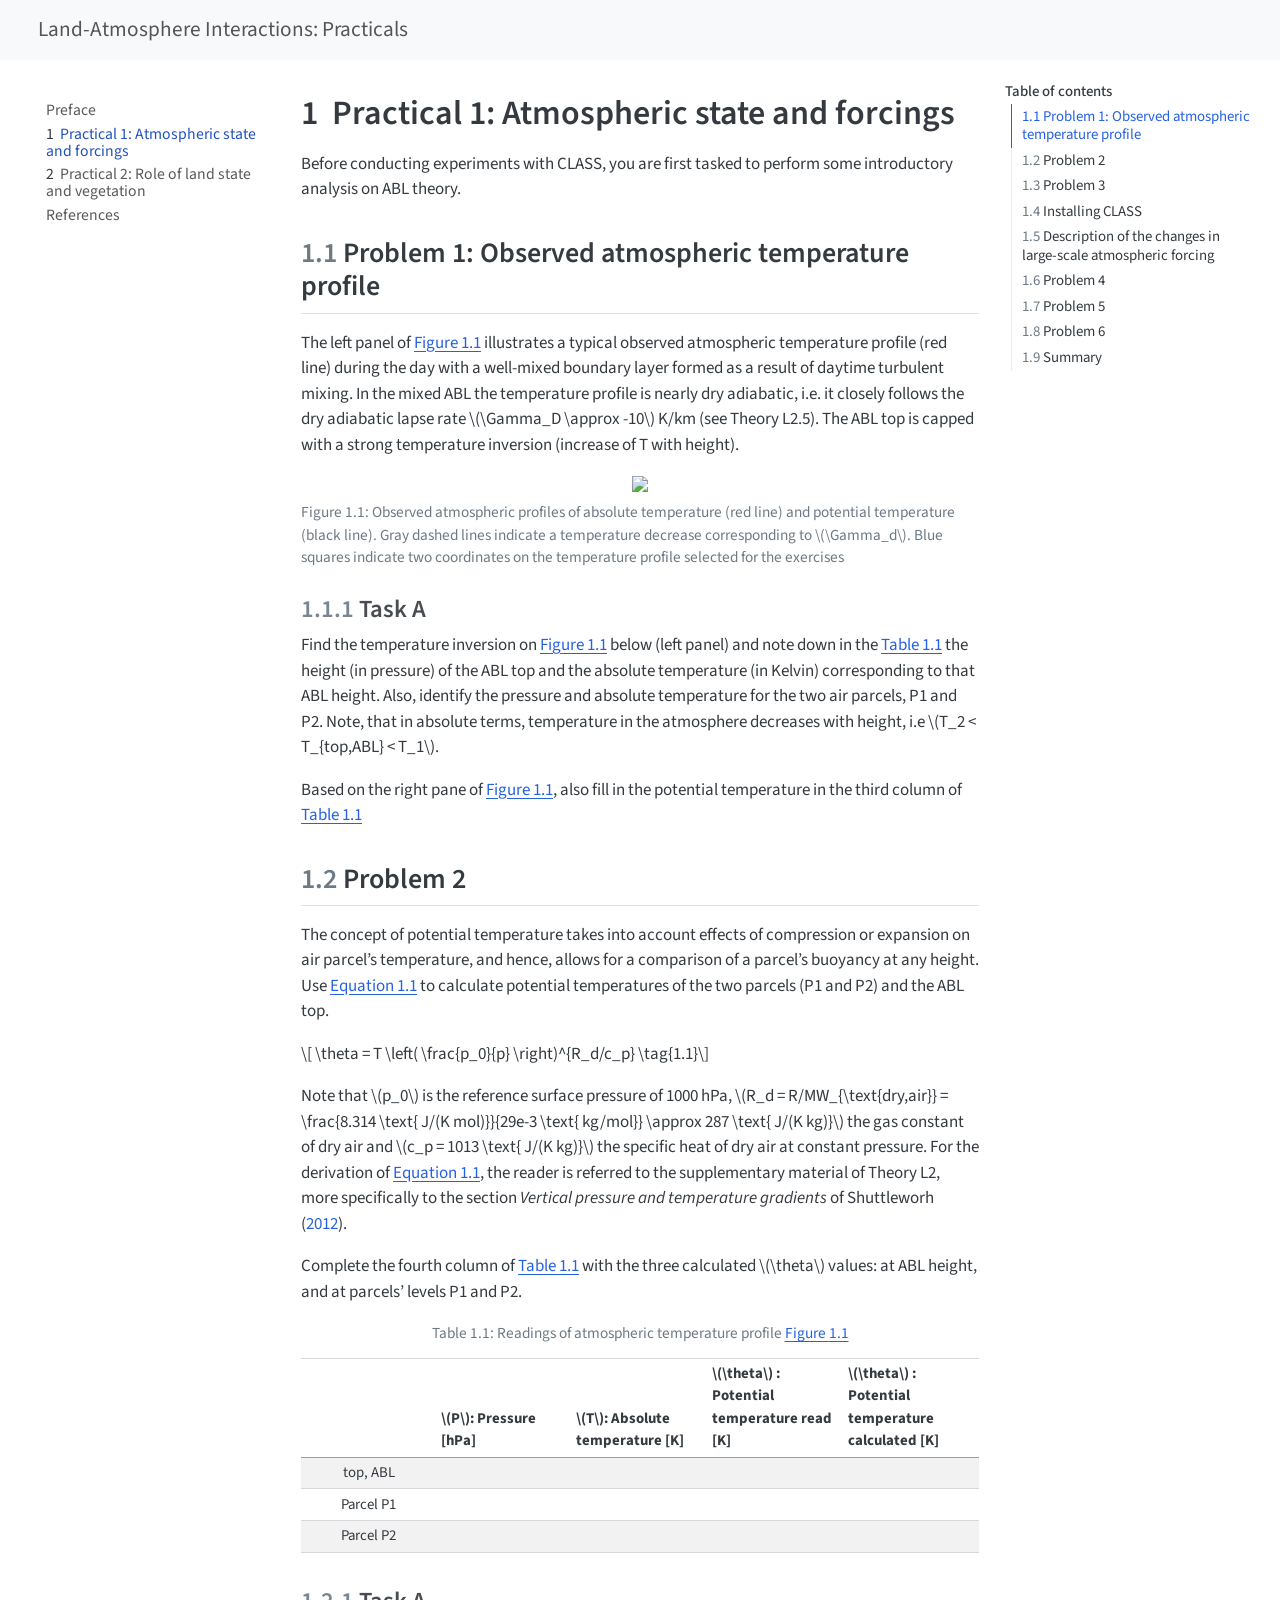
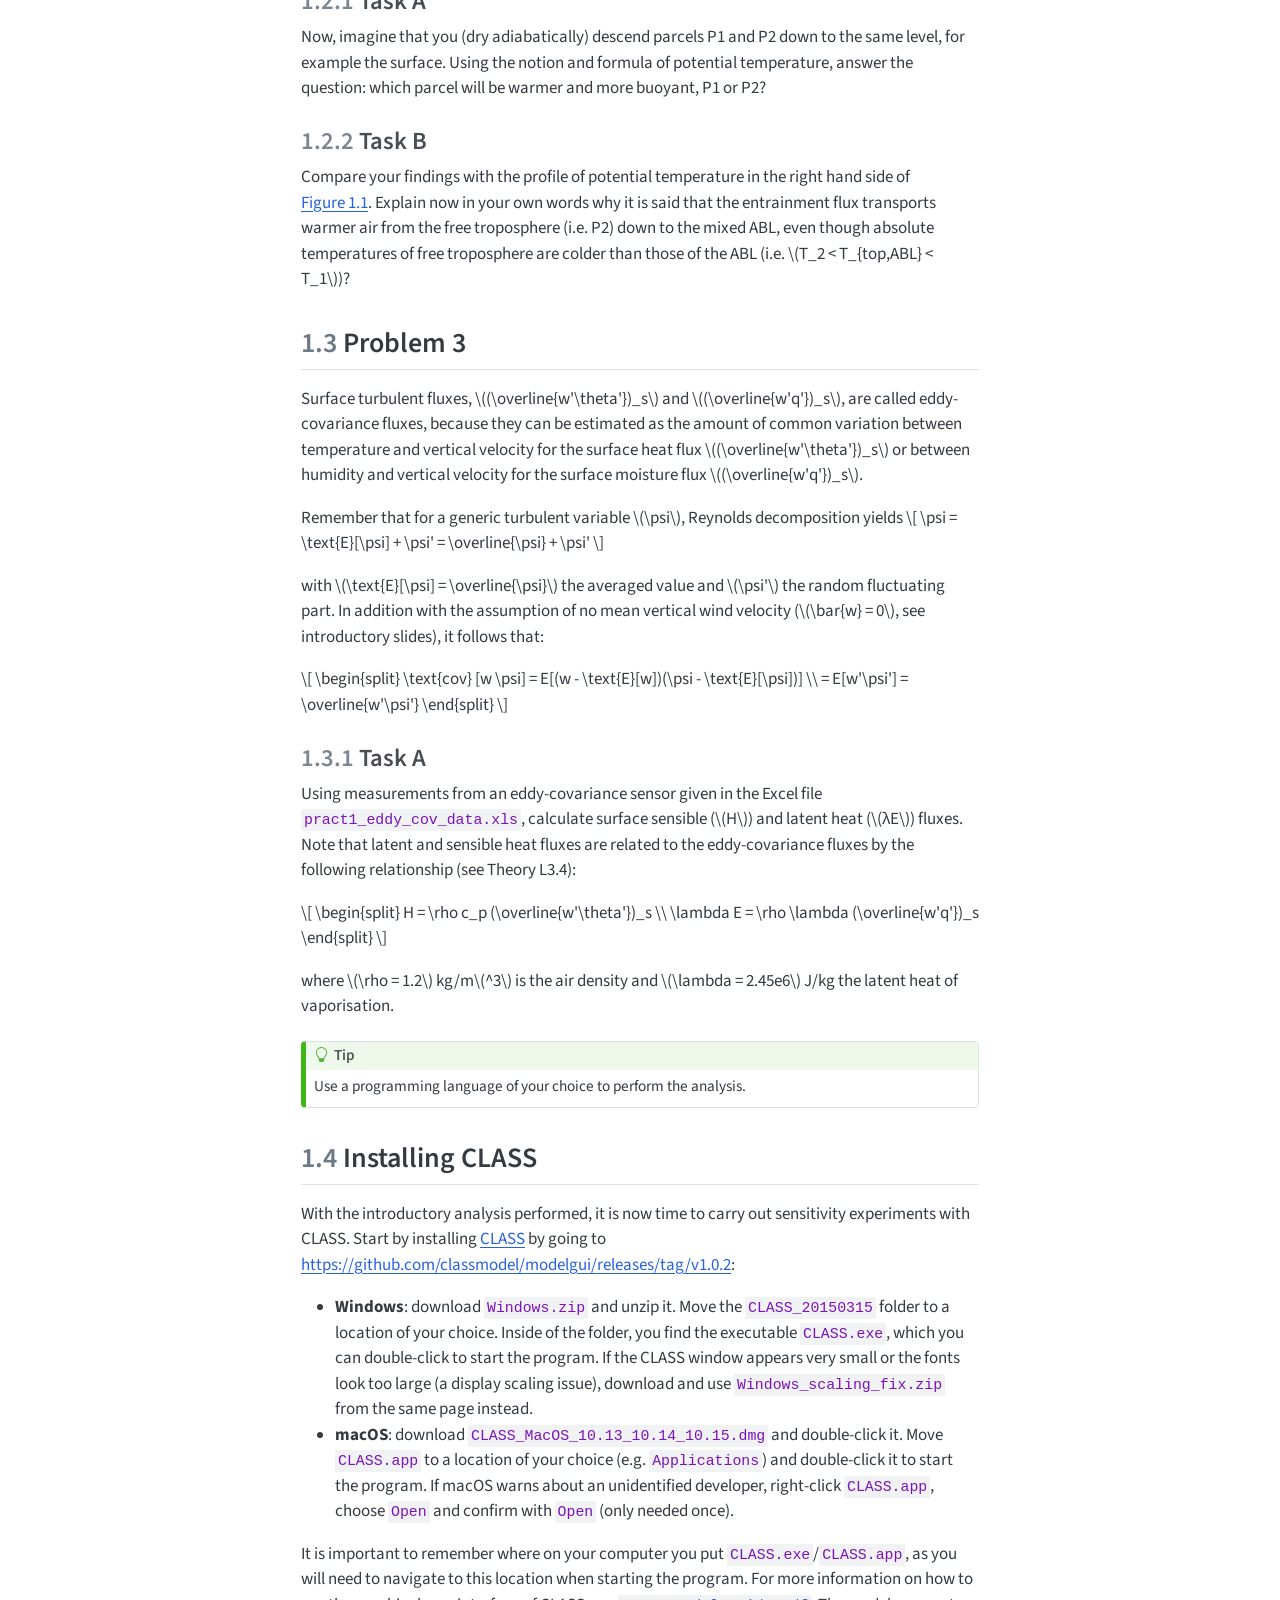
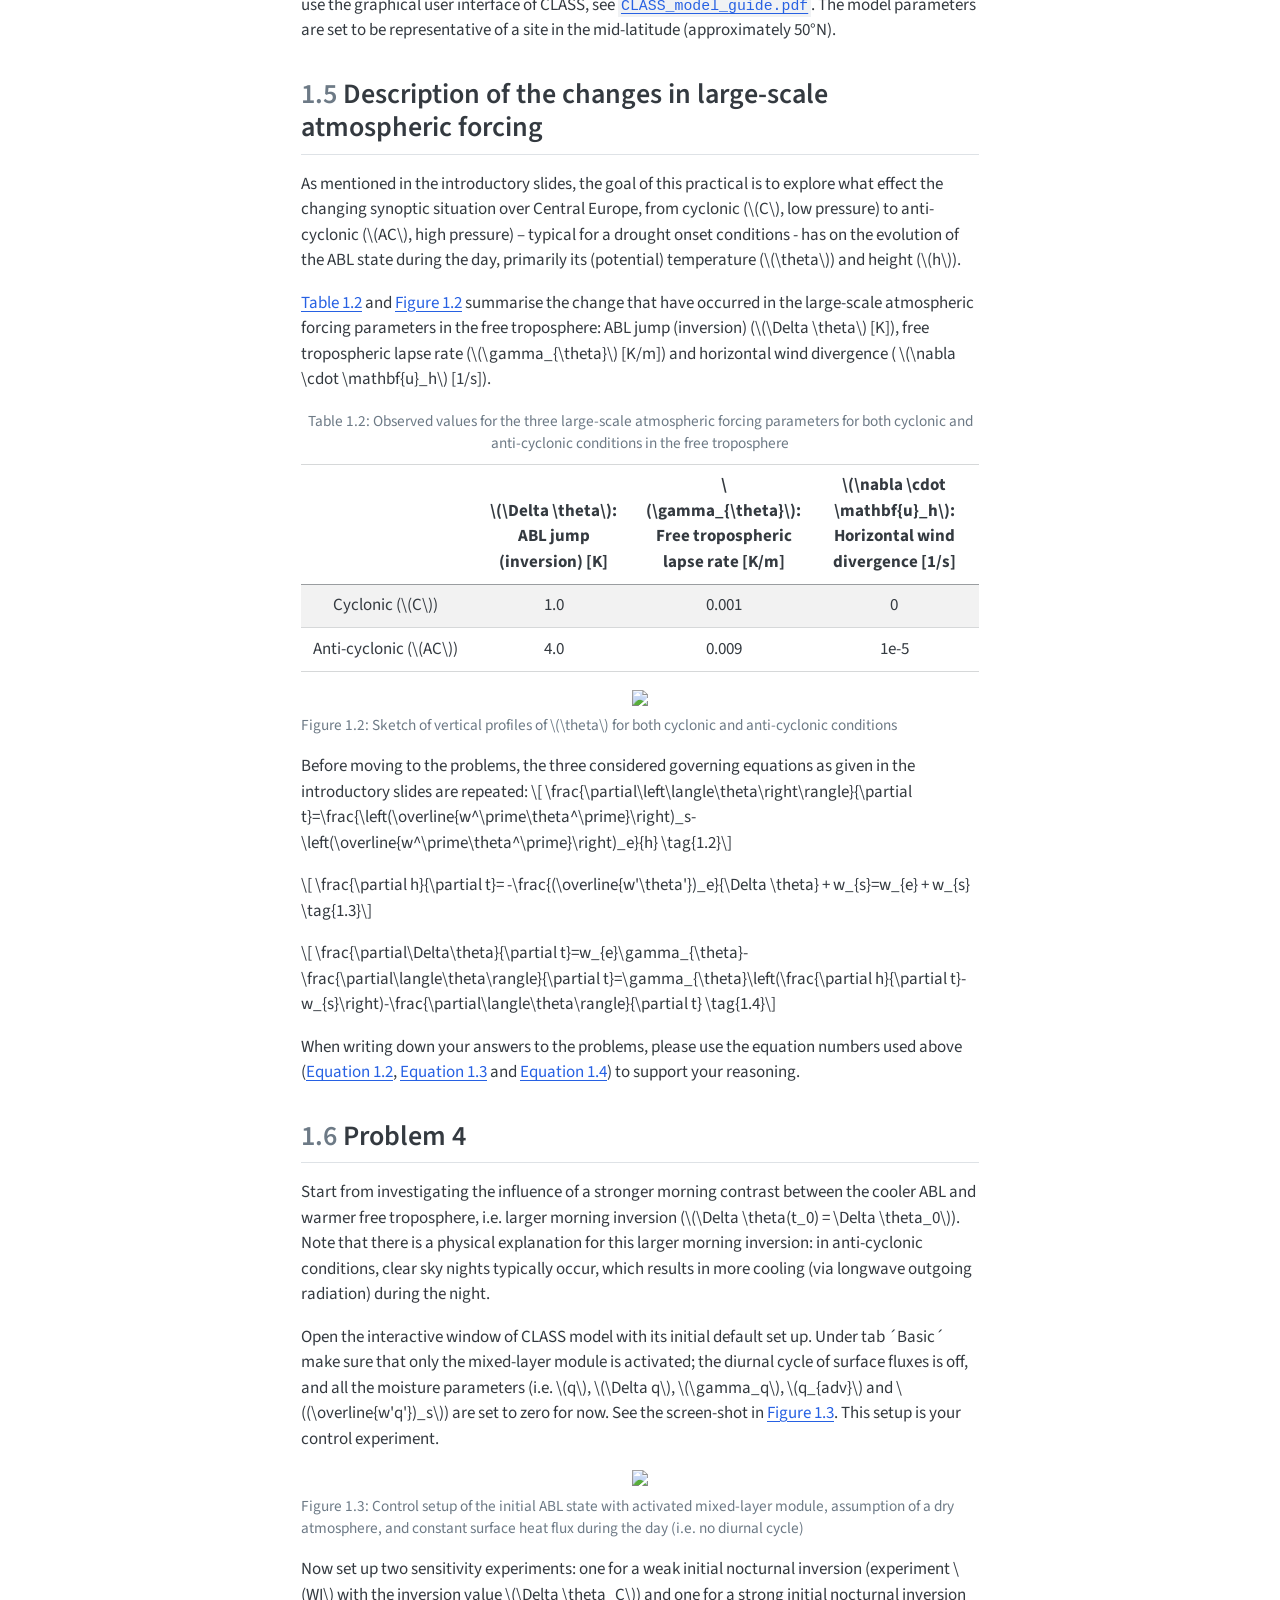
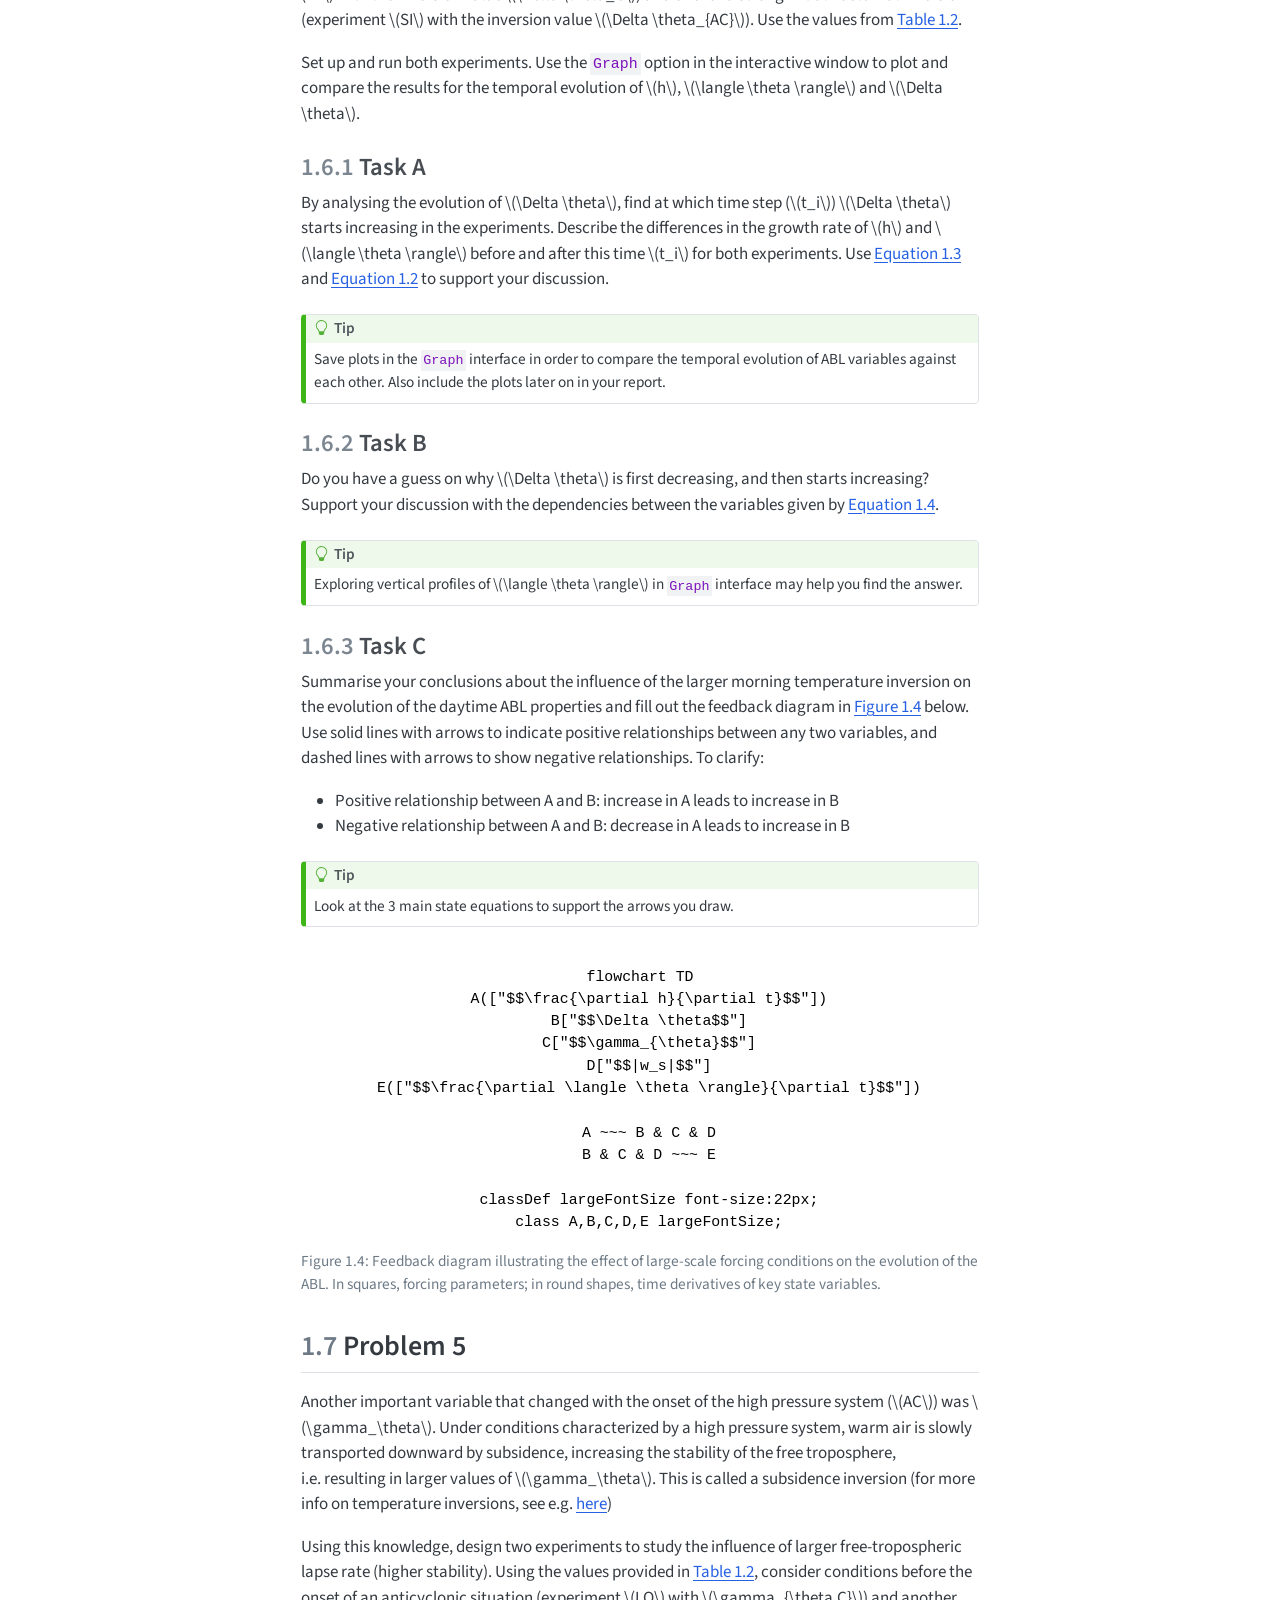
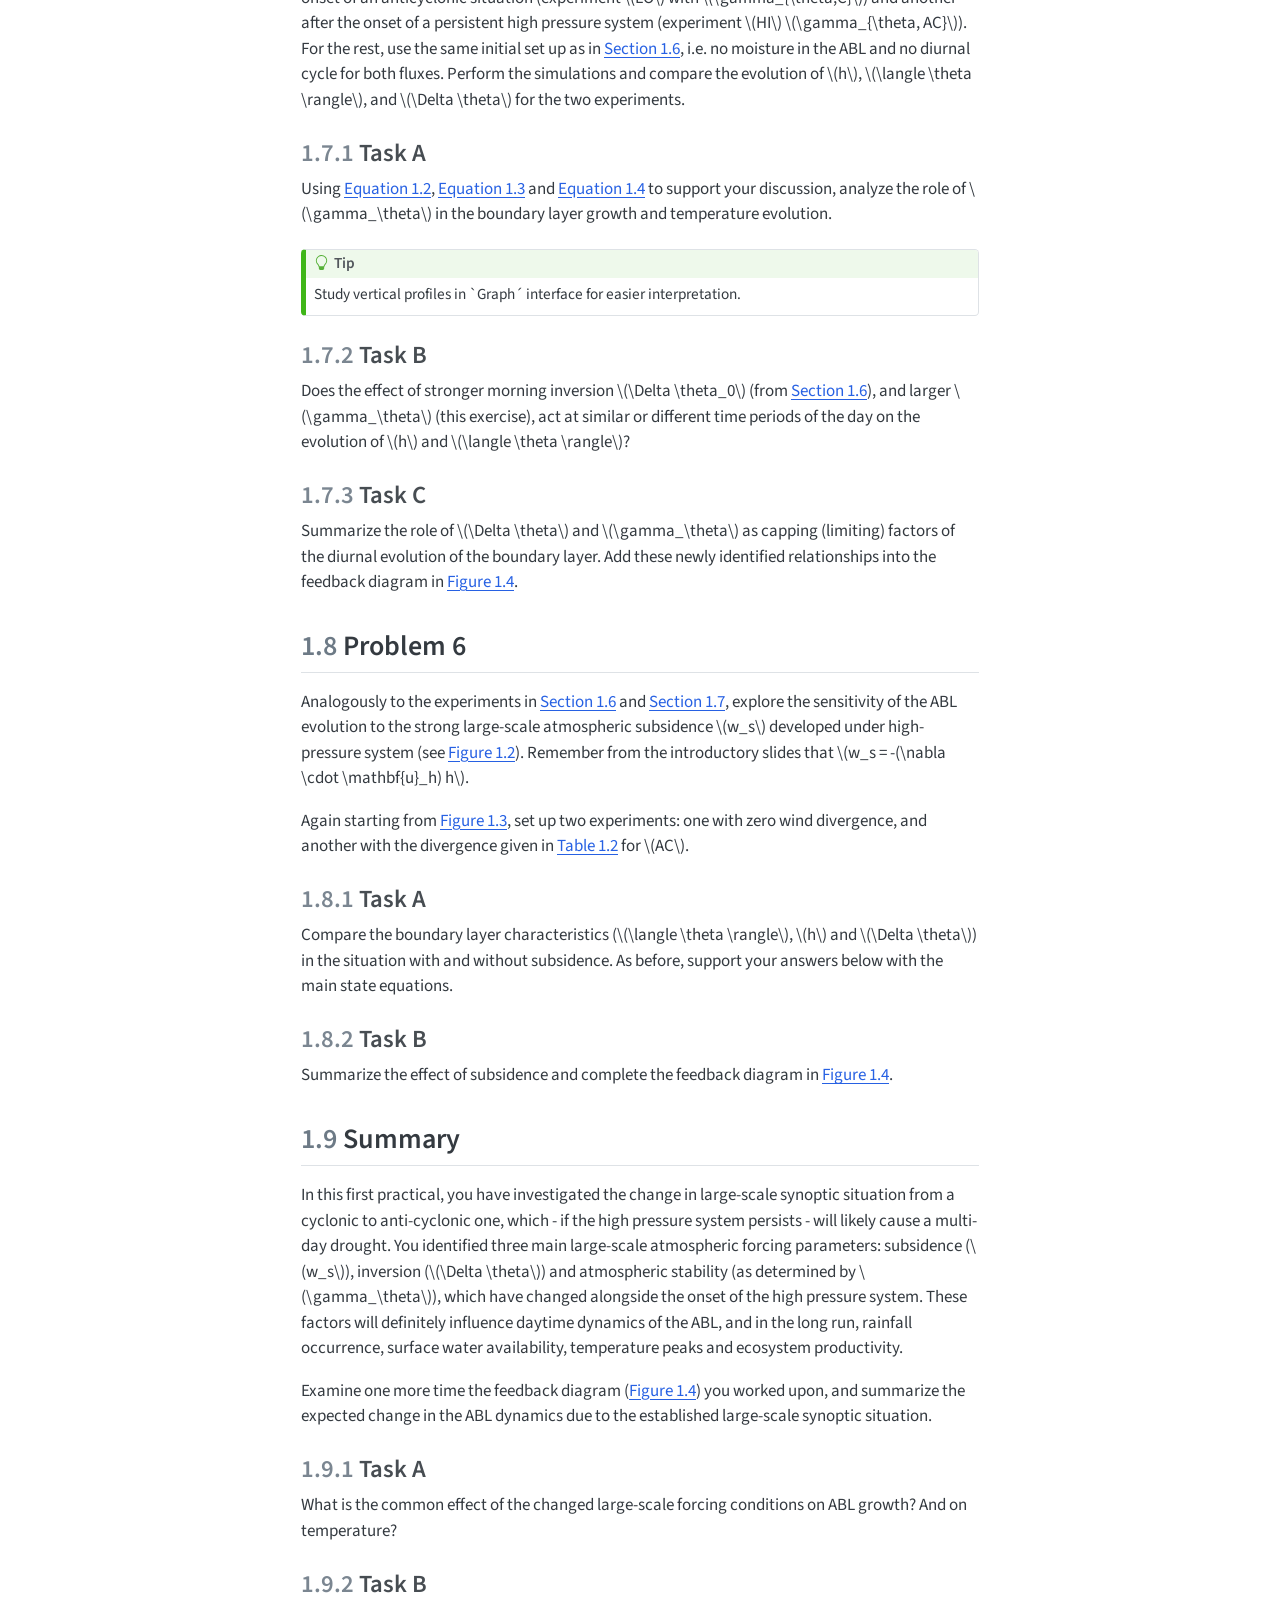
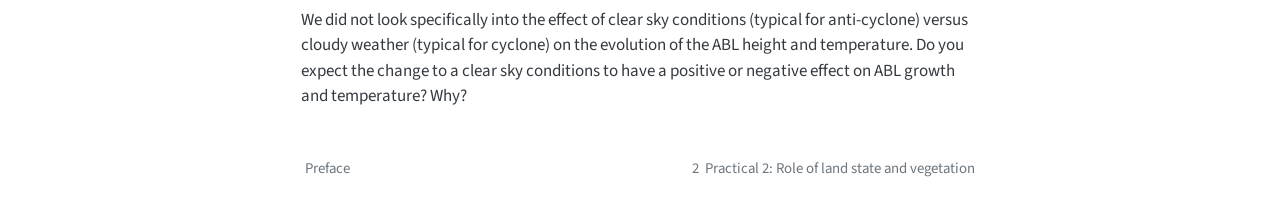
==== practical_1.html @ e6c1016d "Built site for gh-pages" ====
<!DOCTYPE html>
<html xmlns="http://www.w3.org/1999/xhtml" lang="en" xml:lang="en"><head>

<meta charset="utf-8">
<meta name="generator" content="quarto-1.9.38">

<meta name="viewport" content="width=device-width, initial-scale=1.0, user-scalable=yes">


<title>1&nbsp; Practical 1: Atmospheric state and forcings – Land-Atmosphere Interactions: Practicals</title>
<style>
/* Default styles provided by pandoc.
** See https://pandoc.org/MANUAL.html#variables-for-html for config info.
*/
code{white-space: pre-wrap;}
span.smallcaps{font-variant: small-caps;}
div.columns{display: flex; gap: min(4vw, 1.5em);}
div.column{flex: auto; overflow-x: auto;}
div.hanging-indent{margin-left: 1.5em; text-indent: -1.5em;}
ul.task-list{list-style: none;}
ul.task-list li input[type="checkbox"] {
  width: 0.8em;
  margin: 0 0.8em 0.2em -1em; /* quarto-specific, see https://github.com/quarto-dev/quarto-cli/issues/4556 */ 
  vertical-align: middle;
}
/* CSS for citations */
div.csl-bib-body { }
div.csl-entry {
  clear: both;
}
.hanging-indent div.csl-entry {
  margin-left:2em;
  text-indent:-2em;
}
div.csl-left-margin {
  min-width:2em;
  float:left;
}
div.csl-right-inline {
  margin-left:2em;
  padding-left:1em;
}
div.csl-indent {
  margin-left: 2em;
}</style>


<script src="site_libs/quarto-nav/quarto-nav.js"></script>
<script src="site_libs/quarto-nav/headroom.min.js"></script>
<script src="site_libs/clipboard/clipboard.min.js"></script>
<script src="site_libs/quarto-search/autocomplete.umd.js"></script>
<script src="site_libs/quarto-search/fuse.min.js"></script>
<script src="site_libs/quarto-search/quarto-search.js"></script>
<meta name="quarto:offset" content="./">
<link href="./practical_2.html" rel="next">
<link href="./index.html" rel="prev">
<script src="site_libs/quarto-html/quarto.js" type="module"></script>
<script src="site_libs/quarto-html/tabsets/tabsets.js" type="module"></script>
<script src="site_libs/quarto-html/popper.min.js"></script>
<script src="site_libs/quarto-html/tippy.umd.min.js"></script>
<script src="site_libs/quarto-html/anchor.min.js"></script>
<link href="site_libs/quarto-html/tippy.css" rel="stylesheet">
<link href="site_libs/quarto-html/quarto-syntax-highlighting-15634bcf2e68342d4ad2dfa704d543f6.css" rel="stylesheet" id="quarto-text-highlighting-styles">
<script src="site_libs/bootstrap/bootstrap.min.js"></script>
<link href="site_libs/bootstrap/bootstrap-icons.css" rel="stylesheet">
<link href="site_libs/bootstrap/bootstrap-84e0b634b0554335fb41e63a1d03567f.min.css" rel="stylesheet" append-hash="true" id="quarto-bootstrap" data-mode="light">
<script id="quarto-search-options" type="application/json">{
  "location": "navbar",
  "copy-button": false,
  "collapse-after": 3,
  "panel-placement": "end",
  "type": "overlay",
  "limit": 50,
  "keyboard-shortcut": [
    "f",
    "/",
    "s"
  ],
  "show-item-context": false,
  "language": {
    "search-no-results-text": "No results",
    "search-matching-documents-text": "matching documents",
    "search-copy-link-title": "Copy link to search",
    "search-hide-matches-text": "Hide additional matches",
    "search-more-match-text": "more match in this document",
    "search-more-matches-text": "more matches in this document",
    "search-clear-button-title": "Clear",
    "search-text-placeholder": "",
    "search-detached-cancel-button-title": "Cancel",
    "search-submit-button-title": "Submit",
    "search-label": "Search"
  }
}</script>
<script src="site_libs/quarto-diagram/mermaid.min.js"></script>
<script src="site_libs/quarto-diagram/mermaid-init.js"></script>
<link href="site_libs/quarto-diagram/mermaid.css" rel="stylesheet">

  <script src="https://cdnjs.cloudflare.com/polyfill/v3/polyfill.min.js?features=es6"></script>
  <script defer="" src="https://cdn.jsdelivr.net/npm/mathjax@3/es5/tex-chtml-full.js" type="text/javascript"></script>

<script type="text/javascript">
const typesetMath = (el) => {
  if (window.MathJax) {
    // MathJax Typeset
    window.MathJax.typeset([el]);
  } else if (window.katex) {
    // KaTeX Render
    var mathElements = el.getElementsByClassName("math");
    var macros = [];
    for (var i = 0; i < mathElements.length; i++) {
      var texText = mathElements[i].firstChild;
      if (mathElements[i].tagName == "SPAN" && texText && texText.data) {
        window.katex.render(texText.data, mathElements[i], {
          displayMode: mathElements[i].classList.contains('display'),
          throwOnError: false,
          macros: macros,
          fleqn: false
        });
      }
    }
  }
}
window.Quarto = {
  typesetMath
};
</script>

</head>

<body class="nav-sidebar floating nav-fixed quarto-light">

<div id="quarto-search-results"></div>
  <header id="quarto-header" class="headroom fixed-top">
    <nav class="navbar navbar-expand-lg " data-bs-theme="dark">
      <div class="navbar-container container-fluid">
      <div class="navbar-brand-container mx-auto">
    <a href="./index.html" class="navbar-brand navbar-brand-logo">
    <img src="./figures/logo_H-CEL_no_background.svg" alt="" class="navbar-logo light-content">
    <img src="./figures/logo_H-CEL_no_background.svg" alt="" class="navbar-logo dark-content">
    </a>
    <a class="navbar-brand" href="./index.html">
    <span class="navbar-title">Land-Atmosphere Interactions: Practicals</span>
    </a>
  </div>
        <div class="quarto-navbar-tools tools-end">
    <a href="https://github.com/h-cel/land-atmosphere-interactions-public" title="Source Code" class="quarto-navigation-tool px-1" aria-label="Source Code"><i class="bi bi-github"></i></a>
    <a href="./Land-Atmosphere-Interactions--Practicals.pdf" title="Download PDF" class="quarto-navigation-tool px-1" aria-label="Download PDF"><i class="bi bi-file-pdf"></i></a>
</div>
          <div id="quarto-search" class="" title="Search"></div>
      </div> <!-- /container-fluid -->
    </nav>
  <nav class="quarto-secondary-nav">
    <div class="container-fluid d-flex">
      <button type="button" class="quarto-btn-toggle btn" data-bs-toggle="collapse" role="button" data-bs-target=".quarto-sidebar-collapse-item" aria-controls="quarto-sidebar" aria-expanded="false" aria-label="Toggle sidebar navigation" onclick="if (window.quartoToggleHeadroom) { window.quartoToggleHeadroom(); }">
        <i class="bi bi-layout-text-sidebar-reverse"></i>
      </button>
        <nav class="quarto-page-breadcrumbs" aria-label="breadcrumb"><ol class="breadcrumb"><li class="breadcrumb-item"><a href="./practical_1.html"><span class="chapter-number">1</span>&nbsp; <span class="chapter-title">Practical 1: Atmospheric state and forcings</span></a></li></ol></nav>
        <a class="flex-grow-1" role="navigation" data-bs-toggle="collapse" data-bs-target=".quarto-sidebar-collapse-item" aria-controls="quarto-sidebar" aria-expanded="false" aria-label="Toggle sidebar navigation" onclick="if (window.quartoToggleHeadroom) { window.quartoToggleHeadroom(); }">      
        </a>
    </div>
  </nav>
</header>
<!-- content -->
<div id="quarto-content" class="quarto-container page-columns page-rows-contents page-layout-article page-navbar">
<!-- sidebar -->
  <nav id="quarto-sidebar" class="sidebar collapse collapse-horizontal quarto-sidebar-collapse-item sidebar-navigation floating overflow-auto">
    <div class="sidebar-menu-container"> 
    <ul class="list-unstyled mt-1">
        <li class="sidebar-item">
  <div class="sidebar-item-container"> 
  <a href="./index.html" class="sidebar-item-text sidebar-link">
 <span class="menu-text">Preface</span></a>
  </div>
</li>
        <li class="sidebar-item">
  <div class="sidebar-item-container"> 
  <a href="./practical_1.html" class="sidebar-item-text sidebar-link active">
 <span class="menu-text"><span class="chapter-number">1</span>&nbsp; <span class="chapter-title">Practical 1: Atmospheric state and forcings</span></span></a>
  </div>
</li>
        <li class="sidebar-item">
  <div class="sidebar-item-container"> 
  <a href="./practical_2.html" class="sidebar-item-text sidebar-link">
 <span class="menu-text"><span class="chapter-number">2</span>&nbsp; <span class="chapter-title">Practical 2: Role of land state and vegetation</span></span></a>
  </div>
</li>
        <li class="sidebar-item">
  <div class="sidebar-item-container"> 
  <a href="./references.html" class="sidebar-item-text sidebar-link">
 <span class="menu-text">References</span></a>
  </div>
</li>
    </ul>
    </div>
</nav>
<div id="quarto-sidebar-glass" class="quarto-sidebar-collapse-item" data-bs-toggle="collapse" data-bs-target=".quarto-sidebar-collapse-item"></div>
<!-- margin-sidebar -->
    <div id="quarto-margin-sidebar" class="sidebar margin-sidebar">
        <nav id="TOC" role="doc-toc" class="toc-active">
    <h2 id="toc-title">Table of contents</h2>
   
  <ul>
  <li><a href="#problem-1-observed-atmospheric-temperature-profile" id="toc-problem-1-observed-atmospheric-temperature-profile" class="nav-link active" data-scroll-target="#problem-1-observed-atmospheric-temperature-profile"><span class="header-section-number">1.1</span> Problem 1: Observed atmospheric temperature profile</a>
  <ul class="collapse">
  <li><a href="#task-a" id="toc-task-a" class="nav-link" data-scroll-target="#task-a"><span class="header-section-number">1.1.1</span> Task A</a></li>
  </ul></li>
  <li><a href="#problem-2" id="toc-problem-2" class="nav-link" data-scroll-target="#problem-2"><span class="header-section-number">1.2</span> Problem 2</a>
  <ul class="collapse">
  <li><a href="#task-a-1" id="toc-task-a-1" class="nav-link" data-scroll-target="#task-a-1"><span class="header-section-number">1.2.1</span> Task A</a></li>
  <li><a href="#task-b" id="toc-task-b" class="nav-link" data-scroll-target="#task-b"><span class="header-section-number">1.2.2</span> Task B</a></li>
  </ul></li>
  <li><a href="#problem-3" id="toc-problem-3" class="nav-link" data-scroll-target="#problem-3"><span class="header-section-number">1.3</span> Problem 3</a>
  <ul class="collapse">
  <li><a href="#task-a-2" id="toc-task-a-2" class="nav-link" data-scroll-target="#task-a-2"><span class="header-section-number">1.3.1</span> Task A</a></li>
  </ul></li>
  <li><a href="#installing-class" id="toc-installing-class" class="nav-link" data-scroll-target="#installing-class"><span class="header-section-number">1.4</span> Installing CLASS</a></li>
  <li><a href="#description-of-the-changes-in-large-scale-atmospheric-forcing" id="toc-description-of-the-changes-in-large-scale-atmospheric-forcing" class="nav-link" data-scroll-target="#description-of-the-changes-in-large-scale-atmospheric-forcing"><span class="header-section-number">1.5</span> Description of the changes in large-scale atmospheric forcing</a></li>
  <li><a href="#sec-problem_4" id="toc-sec-problem_4" class="nav-link" data-scroll-target="#sec-problem_4"><span class="header-section-number">1.6</span> Problem 4</a>
  <ul class="collapse">
  <li><a href="#task-a-3" id="toc-task-a-3" class="nav-link" data-scroll-target="#task-a-3"><span class="header-section-number">1.6.1</span> Task A</a></li>
  <li><a href="#task-b-1" id="toc-task-b-1" class="nav-link" data-scroll-target="#task-b-1"><span class="header-section-number">1.6.2</span> Task B</a></li>
  <li><a href="#sec-feedback" id="toc-sec-feedback" class="nav-link" data-scroll-target="#sec-feedback"><span class="header-section-number">1.6.3</span> Task C</a></li>
  </ul></li>
  <li><a href="#sec-problem_5" id="toc-sec-problem_5" class="nav-link" data-scroll-target="#sec-problem_5"><span class="header-section-number">1.7</span> Problem 5</a>
  <ul class="collapse">
  <li><a href="#task-a-4" id="toc-task-a-4" class="nav-link" data-scroll-target="#task-a-4"><span class="header-section-number">1.7.1</span> Task A</a></li>
  <li><a href="#task-b-2" id="toc-task-b-2" class="nav-link" data-scroll-target="#task-b-2"><span class="header-section-number">1.7.2</span> Task B</a></li>
  <li><a href="#task-c" id="toc-task-c" class="nav-link" data-scroll-target="#task-c"><span class="header-section-number">1.7.3</span> Task C</a></li>
  </ul></li>
  <li><a href="#problem-6" id="toc-problem-6" class="nav-link" data-scroll-target="#problem-6"><span class="header-section-number">1.8</span> Problem 6</a>
  <ul class="collapse">
  <li><a href="#task-a-5" id="toc-task-a-5" class="nav-link" data-scroll-target="#task-a-5"><span class="header-section-number">1.8.1</span> Task A</a></li>
  <li><a href="#task-b-3" id="toc-task-b-3" class="nav-link" data-scroll-target="#task-b-3"><span class="header-section-number">1.8.2</span> Task B</a></li>
  </ul></li>
  <li><a href="#summary" id="toc-summary" class="nav-link" data-scroll-target="#summary"><span class="header-section-number">1.9</span> Summary</a>
  <ul class="collapse">
  <li><a href="#task-a-6" id="toc-task-a-6" class="nav-link" data-scroll-target="#task-a-6"><span class="header-section-number">1.9.1</span> Task A</a></li>
  <li><a href="#task-b-4" id="toc-task-b-4" class="nav-link" data-scroll-target="#task-b-4"><span class="header-section-number">1.9.2</span> Task B</a></li>
  </ul></li>
  </ul>
</nav>
    </div>
<!-- main -->
<main class="content" id="quarto-document-content">

<header id="title-block-header" class="quarto-title-block default">
<div class="quarto-title">
<h1 class="title"><span id="sec-P1" class="quarto-section-identifier"><span class="chapter-number">1</span>&nbsp; <span class="chapter-title">Practical 1: Atmospheric state and forcings</span></span></h1>
</div>



<div class="quarto-title-meta">

    
  
    
  </div>
  


</header>


<p>Before conducting experiments with CLASS, you are first tasked to perform some introductory analysis on ABL theory.</p>
<section id="problem-1-observed-atmospheric-temperature-profile" class="level2" data-number="1.1">
<h2 data-number="1.1" class="anchored" data-anchor-id="problem-1-observed-atmospheric-temperature-profile"><span class="header-section-number">1.1</span> Problem 1: Observed atmospheric temperature profile</h2>
<p>The left panel of <a href="#fig-atm_profile" class="quarto-xref">Figure&nbsp;<span>1.1</span></a> illustrates a typical observed atmospheric temperature profile (red line) during the day with a well-mixed boundary layer formed as a result of daytime turbulent mixing. In the mixed ABL the temperature profile is nearly dry adiabatic, i.e.&nbsp;it closely follows the dry adiabatic lapse rate <span class="math inline">\(\Gamma_D \approx -10\)</span> K/km (see Theory L2.5). The ABL top is capped with a strong temperature inversion (increase of T with height).</p>
<div id="fig-atm_profile" class="quarto-float quarto-figure quarto-figure-center anchored">
<figure class="quarto-float quarto-float-fig figure">
<div aria-describedby="fig-atm_profile-caption-0ceaefa1-69ba-4598-a22c-09a6ac19f8ca">
<img src="figures/observed_atmospheric_profile.png" class="img-fluid figure-img">
</div>
<figcaption class="quarto-float-caption-bottom quarto-float-caption quarto-float-fig" id="fig-atm_profile-caption-0ceaefa1-69ba-4598-a22c-09a6ac19f8ca">
Figure&nbsp;1.1: Observed atmospheric profiles of absolute temperature (red line) and potential temperature (black line). Gray dashed lines indicate a temperature decrease corresponding to <span class="math inline">\(\Gamma_d\)</span>. Blue squares indicate two coordinates on the temperature profile selected for the exercises
</figcaption>
</figure>
</div>
<section id="task-a" class="level3" data-number="1.1.1">
<h3 data-number="1.1.1" class="anchored" data-anchor-id="task-a"><span class="header-section-number">1.1.1</span> Task A</h3>
<p>Find the temperature inversion on <a href="#fig-atm_profile" class="quarto-xref">Figure&nbsp;<span>1.1</span></a> below (left panel) and note down in the <a href="#tbl-atm_profile" class="quarto-xref">Table&nbsp;<span>1.1</span></a> the height (in pressure) of the ABL top and the absolute temperature (in Kelvin) corresponding to that ABL height. Also, identify the pressure and absolute temperature for the two air parcels, P1 and P2. Note, that in absolute terms, temperature in the atmosphere decreases with height, i.e <span class="math inline">\(T_2 &lt; T_{top,ABL} &lt; T_1\)</span>.</p>
<p>Based on the right pane of <a href="#fig-atm_profile" class="quarto-xref">Figure&nbsp;<span>1.1</span></a>, also fill in the potential temperature in the third column of <a href="#tbl-atm_profile" class="quarto-xref">Table&nbsp;<span>1.1</span></a></p>
</section>
</section>
<section id="problem-2" class="level2" data-number="1.2">
<h2 data-number="1.2" class="anchored" data-anchor-id="problem-2"><span class="header-section-number">1.2</span> Problem 2</h2>
<p>The concept of potential temperature takes into account effects of compression or expansion on air parcel’s temperature, and hence, allows for a comparison of a parcel’s buoyancy at any height. Use <a href="#eq-potential_temperature" class="quarto-xref">Equation&nbsp;<span>1.1</span></a> to calculate potential temperatures of the two parcels (P1 and P2) and the ABL top.</p>
<p><span id="eq-potential_temperature"><span class="math display">\[
\theta = T \left( \frac{p_0}{p} \right)^{R_d/c_p}
\tag{1.1}\]</span></span></p>
<p>Note that <span class="math inline">\(p_0\)</span> is the reference surface pressure of 1000 hPa, <span class="math inline">\(R_d = R/MW_{\text{dry,air}} = \frac{8.314 \text{ J/(K mol)}}{29e-3 \text{ kg/mol}} \approx 287 \text{ J/(K kg)}\)</span> the gas constant of dry air and <span class="math inline">\(c_p = 1013 \text{ J/(K kg)}\)</span> the specific heat of dry air at constant pressure. For the derivation of <a href="#eq-potential_temperature" class="quarto-xref">Equation&nbsp;<span>1.1</span></a>, the reader is referred to the supplementary material of Theory L2, more specifically to the section <em>Vertical pressure and temperature gradients</em> of <span class="citation" data-cites="Shuttleworh_terrestrial_hydromet">Shuttleworh (<a href="references.html#ref-Shuttleworh_terrestrial_hydromet" role="doc-biblioref">2012</a>)</span>.</p>
<p>Complete the fourth column of <a href="#tbl-atm_profile" class="quarto-xref">Table&nbsp;<span>1.1</span></a> with the three calculated <span class="math inline">\(\theta\)</span> values: at ABL height, and at parcels’ levels P1 and P2.</p>
<div class="cell" data-tbl-colwidths="[20,20,20,20,20]" data-execution_count="1">
<div id="tbl-atm_profile" class="cell quarto-float quarto-figure quarto-figure-center anchored" data-tbl-colwidths="[20,20,20,20,20]" data-execution_count="1">
<figure class="quarto-float quarto-float-tbl figure">
<figcaption class="quarto-float-caption-top quarto-float-caption quarto-float-tbl" id="tbl-atm_profile-caption-0ceaefa1-69ba-4598-a22c-09a6ac19f8ca">
Table&nbsp;1.1: Readings of atmospheric temperature profile <a href="#fig-atm_profile" class="quarto-xref">Figure&nbsp;<span>1.1</span></a>
</figcaption>
<div aria-describedby="tbl-atm_profile-caption-0ceaefa1-69ba-4598-a22c-09a6ac19f8ca">
<div class="cell-output cell-output-display cell-output-markdown" data-execution_count="1">
<table class="cell caption-top table table-sm table-striped small">
<colgroup>
<col style="width: 20%">
<col style="width: 20%">
<col style="width: 20%">
<col style="width: 20%">
<col style="width: 20%">
</colgroup>
<thead>
<tr class="header">
<th></th>
<th style="text-align: left;"><span class="math inline">\(P\)</span>: Pressure [hPa]</th>
<th style="text-align: left;"><span class="math inline">\(T\)</span>: Absolute temperature [K]</th>
<th style="text-align: left;"><span class="math inline">\(\theta\)</span> : Potential temperature read [K]</th>
<th style="text-align: left;"><span class="math inline">\(\theta\)</span> : Potential temperature calculated [K]</th>
</tr>
</thead>
<tbody>
<tr class="odd">
<td>top, ABL</td>
<td style="text-align: left;"></td>
<td style="text-align: left;"></td>
<td style="text-align: left;"></td>
<td style="text-align: left;"></td>
</tr>
<tr class="even">
<td>Parcel P1</td>
<td style="text-align: left;"></td>
<td style="text-align: left;"></td>
<td style="text-align: left;"></td>
<td style="text-align: left;"></td>
</tr>
<tr class="odd">
<td>Parcel P2</td>
<td style="text-align: left;"></td>
<td style="text-align: left;"></td>
<td style="text-align: left;"></td>
<td style="text-align: left;"></td>
</tr>
</tbody>
</table>
</div>
</div>
</figure>
</div>
</div>
<section id="task-a-1" class="level3" data-number="1.2.1">
<h3 data-number="1.2.1" class="anchored" data-anchor-id="task-a-1"><span class="header-section-number">1.2.1</span> Task A</h3>
<p>Now, imagine that you (dry adiabatically) descend parcels P1 and P2 down to the same level, for example the surface. Using the notion and formula of potential temperature, answer the question: which parcel will be warmer and more buoyant, P1 or P2?</p>
</section>
<section id="task-b" class="level3" data-number="1.2.2">
<h3 data-number="1.2.2" class="anchored" data-anchor-id="task-b"><span class="header-section-number">1.2.2</span> Task B</h3>
<p>Compare your findings with the profile of potential temperature in the right hand side of <a href="#fig-atm_profile" class="quarto-xref">Figure&nbsp;<span>1.1</span></a>. Explain now in your own words why it is said that the entrainment flux transports warmer air from the free troposphere (i.e.&nbsp;P2) down to the mixed ABL, even though absolute temperatures of free troposphere are colder than those of the ABL (i.e.&nbsp;<span class="math inline">\(T_2 &lt; T_{top,ABL} &lt; T_1\)</span>)?</p>
</section>
</section>
<section id="problem-3" class="level2" data-number="1.3">
<h2 data-number="1.3" class="anchored" data-anchor-id="problem-3"><span class="header-section-number">1.3</span> Problem 3</h2>
<p>Surface turbulent fluxes, <span class="math inline">\((\overline{w'\theta'})_s\)</span> and <span class="math inline">\((\overline{w'q'})_s\)</span>, are called eddy-covariance fluxes, because they can be estimated as the amount of common variation between temperature and vertical velocity for the surface heat flux <span class="math inline">\((\overline{w'\theta'})_s\)</span> or between humidity and vertical velocity for the surface moisture flux <span class="math inline">\((\overline{w'q'})_s\)</span>.</p>
<p>Remember that for a generic turbulent variable <span class="math inline">\(\psi\)</span>, Reynolds decomposition yields <span class="math display">\[
\psi = \text{E}[\psi] + \psi' = \overline{\psi} + \psi'
\]</span></p>
<p>with <span class="math inline">\(\text{E}[\psi] = \overline{\psi}\)</span> the averaged value and <span class="math inline">\(\psi'\)</span> the random fluctuating part. In addition with the assumption of no mean vertical wind velocity (<span class="math inline">\(\bar{w} = 0\)</span>, see introductory slides), it follows that:</p>
<p><span class="math display">\[
\begin{split}
\text{cov} [w \psi] = E[(w - \text{E}[w])(\psi - \text{E}[\psi])]  \\
= E[w'\psi'] = \overline{w'\psi'}
\end{split}
\]</span></p>
<section id="task-a-2" class="level3" data-number="1.3.1">
<h3 data-number="1.3.1" class="anchored" data-anchor-id="task-a-2"><span class="header-section-number">1.3.1</span> Task A</h3>
<p>Using measurements from an eddy-covariance sensor given in the Excel file <code>pract1_eddy_cov_data.xls</code>, calculate surface sensible (<span class="math inline">\(H\)</span>) and latent heat (<span class="math inline">\(λE\)</span>) fluxes. Note that latent and sensible heat fluxes are related to the eddy-covariance fluxes by the following relationship (see Theory L3.4):</p>
<p><span class="math display">\[
\begin{split}
H = \rho c_p (\overline{w'\theta'})_s \\
\lambda E = \rho \lambda (\overline{w'q'})_s
\end{split}
\]</span></p>
<p>where <span class="math inline">\(\rho = 1.2\)</span> kg/m<span class="math inline">\(^3\)</span> is the air density and <span class="math inline">\(\lambda = 2.45e6\)</span> J/kg the latent heat of vaporisation.</p>
<div class="callout callout-style-default callout-tip callout-titled">
<div class="callout-header d-flex align-content-center">
<div class="callout-icon-container">
<i class="callout-icon"></i>
</div>
<div class="callout-title-container flex-fill">
Tip
</div>
</div>
<div class="callout-body-container callout-body">
<p>Use a programming language of your choice to perform the analysis.</p>
</div>
</div>
<!-- For next year, let the students derive this formula of the covariance themselves -->
</section>
</section>
<section id="installing-class" class="level2" data-number="1.4">
<h2 data-number="1.4" class="anchored" data-anchor-id="installing-class"><span class="header-section-number">1.4</span> Installing CLASS</h2>
<p>With the introductory analysis performed, it is now time to carry out sensitivity experiments with CLASS. Start by installing <a href="https://classmodel.github.io/">CLASS</a> by going to <a href="https://github.com/classmodel/modelgui/releases/tag/v1.0.2">https://github.com/classmodel/modelgui/releases/tag/v1.0.2</a>:</p>
<ul>
<li><strong>Windows</strong>: download <code>Windows.zip</code> and unzip it. Move the <code>CLASS_20150315</code> folder to a location of your choice. Inside of the folder, you find the executable <code>CLASS.exe</code>, which you can double-click to start the program. If the CLASS window appears very small or the fonts look too large (a display scaling issue), download and use <code>Windows_scaling_fix.zip</code> from the same page instead.</li>
<li><strong>macOS</strong>: download <code>CLASS_MacOS_10.13_10.14_10.15.dmg</code> and double-click it. Move <code>CLASS.app</code> to a location of your choice (e.g.&nbsp;<code>Applications</code>) and double-click it to start the program. If macOS warns about an unidentified developer, right-click <code>CLASS.app</code>, choose <code>Open</code> and confirm with <code>Open</code> (only needed once).</li>
</ul>
<p>It is important to remember where on your computer you put <code>CLASS.exe</code>/<code>CLASS.app</code>, as you will need to navigate to this location when starting the program. For more information on how to use the graphical user interface of CLASS, see <a href="https://ufora.ugent.be/d2l/le/content/1035474/viewContent/2536935/View"><code>CLASS_model_guide.pdf</code></a>. The model parameters are set to be representative of a site in the mid-latitude (approximately 50°N).</p>
</section>
<section id="description-of-the-changes-in-large-scale-atmospheric-forcing" class="level2" data-number="1.5">
<h2 data-number="1.5" class="anchored" data-anchor-id="description-of-the-changes-in-large-scale-atmospheric-forcing"><span class="header-section-number">1.5</span> Description of the changes in large-scale atmospheric forcing</h2>
<p>As mentioned in the introductory slides, the goal of this practical is to explore what effect the changing synoptic situation over Central Europe, from cyclonic (<span class="math inline">\(C\)</span>, low pressure) to anti-cyclonic (<span class="math inline">\(AC\)</span>, high pressure) – typical for a drought onset conditions - has on the evolution of the ABL state during the day, primarily its (potential) temperature (<span class="math inline">\(\theta\)</span>) and height (<span class="math inline">\(h\)</span>).</p>
<p><a href="#tbl-free_tropo" class="quarto-xref">Table&nbsp;<span>1.2</span></a> and <a href="#fig-cycl_anticycl" class="quarto-xref">Figure&nbsp;<span>1.2</span></a> summarise the change that have occurred in the large-scale atmospheric forcing parameters in the free troposphere: ABL jump (inversion) (<span class="math inline">\(\Delta \theta\)</span> [K]), free tropospheric lapse rate (<span class="math inline">\(\gamma_{\theta}\)</span> [K/m]) and horizontal wind divergence ( <span class="math inline">\(\nabla \cdot \mathbf{u}_h\)</span> [1/s]).</p>
<div id="tbl-free_tropo" class="striped quarto-float quarto-figure quarto-figure-center anchored">
<figure class="quarto-float quarto-float-tbl figure">
<figcaption class="quarto-float-caption-top quarto-float-caption quarto-float-tbl" id="tbl-free_tropo-caption-0ceaefa1-69ba-4598-a22c-09a6ac19f8ca">
Table&nbsp;1.2: Observed values for the three large-scale atmospheric forcing parameters for both cyclonic and anti-cyclonic conditions in the free troposphere
</figcaption>
<div aria-describedby="tbl-free_tropo-caption-0ceaefa1-69ba-4598-a22c-09a6ac19f8ca">
<table class="table-striped caption-top table">
<colgroup>
<col style="width: 25%">
<col style="width: 25%">
<col style="width: 25%">
<col style="width: 25%">
</colgroup>
<thead>
<tr class="header">
<th></th>
<th><span class="math inline">\(\Delta \theta\)</span>: ABL jump (inversion) [K]</th>
<th><span class="math inline">\(\gamma_{\theta}\)</span>: Free tropospheric lapse rate [K/m]</th>
<th><span class="math inline">\(\nabla \cdot \mathbf{u}_h\)</span>: Horizontal wind divergence [1/s]</th>
</tr>
</thead>
<tbody>
<tr class="odd">
<td>Cyclonic (<span class="math inline">\(C\)</span>)</td>
<td>1.0</td>
<td>0.001</td>
<td>0</td>
</tr>
<tr class="even">
<td>Anti-cyclonic (<span class="math inline">\(AC\)</span>)</td>
<td>4.0</td>
<td>0.009</td>
<td>1e-5</td>
</tr>
</tbody>
</table>
</div>
</figure>
</div>
<div id="fig-cycl_anticycl" class="quarto-float quarto-figure quarto-figure-center anchored">
<figure class="quarto-float quarto-float-fig figure">
<div aria-describedby="fig-cycl_anticycl-caption-0ceaefa1-69ba-4598-a22c-09a6ac19f8ca">
<img src="figures/cyclonic_vs_anticyclonic.png" class="img-fluid figure-img">
</div>
<figcaption class="quarto-float-caption-bottom quarto-float-caption quarto-float-fig" id="fig-cycl_anticycl-caption-0ceaefa1-69ba-4598-a22c-09a6ac19f8ca">
Figure&nbsp;1.2: Sketch of vertical profiles of <span class="math inline">\(\theta\)</span> for both cyclonic and anti-cyclonic conditions
</figcaption>
</figure>
</div>
<p>Before moving to the problems, the three considered governing equations as given in the introductory slides are repeated: <span id="eq-state_theta"><span class="math display">\[
\frac{\partial\left\langle\theta\right\rangle}{\partial t}=\frac{\left(\overline{w^\prime\theta^\prime}\right)_s-\left(\overline{w^\prime\theta^\prime}\right)_e}{h}
\tag{1.2}\]</span></span></p>
<p><span id="eq-state_h"><span class="math display">\[
\frac{\partial h}{\partial t}= -\frac{(\overline{w'\theta'})_e}{\Delta \theta} + w_{s}=w_{e} + w_{s}
\tag{1.3}\]</span></span></p>
<p><span id="eq-state_jump"><span class="math display">\[
\frac{\partial\Delta\theta}{\partial t}=w_{e}\gamma_{\theta}-\frac{\partial\langle\theta\rangle}{\partial t}=\gamma_{\theta}\left(\frac{\partial h}{\partial t}-w_{s}\right)-\frac{\partial\langle\theta\rangle}{\partial t}
\tag{1.4}\]</span></span></p>
<p>When writing down your answers to the problems, please use the equation numbers used above (<a href="#eq-state_theta" class="quarto-xref">Equation&nbsp;<span>1.2</span></a>, <a href="#eq-state_h" class="quarto-xref">Equation&nbsp;<span>1.3</span></a> and <a href="#eq-state_jump" class="quarto-xref">Equation&nbsp;<span>1.4</span></a>) to support your reasoning.</p>
</section>
<section id="sec-problem_4" class="level2" data-number="1.6">
<h2 data-number="1.6" class="anchored" data-anchor-id="sec-problem_4"><span class="header-section-number">1.6</span> Problem 4</h2>
<p>Start from investigating the influence of a stronger morning contrast between the cooler ABL and warmer free troposphere, i.e.&nbsp;larger morning inversion (<span class="math inline">\(\Delta \theta(t_0) = \Delta \theta_0\)</span>). Note that there is a physical explanation for this larger morning inversion: in anti-cyclonic conditions, clear sky nights typically occur, which results in more cooling (via longwave outgoing radiation) during the night.</p>
<p>Open the interactive window of CLASS model with its initial default set up. Under tab ´Basic´ make sure that only the mixed-layer module is activated; the diurnal cycle of surface fluxes is off, and all the moisture parameters (i.e.&nbsp;<span class="math inline">\(q\)</span>, <span class="math inline">\(\Delta q\)</span>, <span class="math inline">\(\gamma_q\)</span>, <span class="math inline">\(q_{adv}\)</span> and <span class="math inline">\((\overline{w'q'})_s\)</span>) are set to zero for now. See the screen-shot in <a href="#fig-control_exp" class="quarto-xref">Figure&nbsp;<span>1.3</span></a>. This setup is your control experiment.</p>
<div id="fig-control_exp" class="quarto-float quarto-figure quarto-figure-center anchored">
<figure class="quarto-float quarto-float-fig figure">
<div aria-describedby="fig-control_exp-caption-0ceaefa1-69ba-4598-a22c-09a6ac19f8ca">
<img src="figures/control_experiment.png" class="img-fluid figure-img">
</div>
<figcaption class="quarto-float-caption-bottom quarto-float-caption quarto-float-fig" id="fig-control_exp-caption-0ceaefa1-69ba-4598-a22c-09a6ac19f8ca">
Figure&nbsp;1.3: Control setup of the initial ABL state with activated mixed-layer module, assumption of a dry atmosphere, and constant surface heat flux during the day (i.e.&nbsp;no diurnal cycle)
</figcaption>
</figure>
</div>
<p>Now set up two sensitivity experiments: one for a weak initial nocturnal inversion (experiment <span class="math inline">\(WI\)</span> with the inversion value <span class="math inline">\(\Delta \theta_C\)</span>) and one for a strong initial nocturnal inversion (experiment <span class="math inline">\(SI\)</span> with the inversion value <span class="math inline">\(\Delta \theta_{AC}\)</span>). Use the values from <a href="#tbl-free_tropo" class="quarto-xref">Table&nbsp;<span>1.2</span></a>.</p>
<p>Set up and run both experiments. Use the <code>Graph</code> option in the interactive window to plot and compare the results for the temporal evolution of <span class="math inline">\(h\)</span>, <span class="math inline">\(\langle \theta \rangle\)</span> and <span class="math inline">\(\Delta \theta\)</span>.</p>
<section id="task-a-3" class="level3" data-number="1.6.1">
<h3 data-number="1.6.1" class="anchored" data-anchor-id="task-a-3"><span class="header-section-number">1.6.1</span> Task A</h3>
<p>By analysing the evolution of <span class="math inline">\(\Delta \theta\)</span>, find at which time step (<span class="math inline">\(t_i\)</span>) <span class="math inline">\(\Delta \theta\)</span> starts increasing in the experiments. Describe the differences in the growth rate of <span class="math inline">\(h\)</span> and <span class="math inline">\(\langle \theta \rangle\)</span> before and after this time <span class="math inline">\(t_i\)</span> for both experiments. Use <a href="#eq-state_h" class="quarto-xref">Equation&nbsp;<span>1.3</span></a> and <a href="#eq-state_theta" class="quarto-xref">Equation&nbsp;<span>1.2</span></a> to support your discussion.</p>
<div class="callout callout-style-default callout-tip callout-titled">
<div class="callout-header d-flex align-content-center">
<div class="callout-icon-container">
<i class="callout-icon"></i>
</div>
<div class="callout-title-container flex-fill">
Tip
</div>
</div>
<div class="callout-body-container callout-body">
<p>Save plots in the <code>Graph</code> interface in order to compare the temporal evolution of ABL variables against each other. Also include the plots later on in your report.</p>
</div>
</div>
</section>
<section id="task-b-1" class="level3" data-number="1.6.2">
<h3 data-number="1.6.2" class="anchored" data-anchor-id="task-b-1"><span class="header-section-number">1.6.2</span> Task B</h3>
<p>Do you have a guess on why <span class="math inline">\(\Delta \theta\)</span> is first decreasing, and then starts increasing? Support your discussion with the dependencies between the variables given by <a href="#eq-state_jump" class="quarto-xref">Equation&nbsp;<span>1.4</span></a>.</p>
<div class="callout callout-style-default callout-tip callout-titled">
<div class="callout-header d-flex align-content-center">
<div class="callout-icon-container">
<i class="callout-icon"></i>
</div>
<div class="callout-title-container flex-fill">
Tip
</div>
</div>
<div class="callout-body-container callout-body">
<p>Exploring vertical profiles of <span class="math inline">\(\langle \theta \rangle\)</span> in <code>Graph</code> interface may help you find the answer.</p>
</div>
</div>
</section>
<section id="sec-feedback" class="level3" data-number="1.6.3">
<h3 data-number="1.6.3" class="anchored" data-anchor-id="sec-feedback"><span class="header-section-number">1.6.3</span> Task C</h3>
<p>Summarise your conclusions about the influence of the larger morning temperature inversion on the evolution of the daytime ABL properties and fill out the feedback diagram in <a href="#fig-feedback_diagram" class="quarto-xref">Figure&nbsp;<span>1.4</span></a> below. Use solid lines with arrows to indicate positive relationships between any two variables, and dashed lines with arrows to show negative relationships. To clarify:</p>
<ul>
<li>Positive relationship between A and B: increase in A leads to increase in B</li>
<li>Negative relationship between A and B: decrease in A leads to increase in B</li>
</ul>
<div class="callout callout-style-default callout-tip callout-titled">
<div class="callout-header d-flex align-content-center">
<div class="callout-icon-container">
<i class="callout-icon"></i>
</div>
<div class="callout-title-container flex-fill">
Tip
</div>
</div>
<div class="callout-body-container callout-body">
<p>Look at the 3 main state equations to support the arrows you draw.</p>
</div>
</div>
<div id="fig-feedback_diagram" class="quarto-float quarto-figure quarto-figure-center anchored">
<figure class="quarto-float quarto-float-fig figure">
<div aria-describedby="fig-feedback_diagram-caption-0ceaefa1-69ba-4598-a22c-09a6ac19f8ca">
<div class="cell" data-layout-align="default">
<div class="cell-output-display">
<div>
<p></p><figure class="figure"><p></p>
<div>
<pre class="mermaid mermaid-js">flowchart TD
  A(["$$\frac{\partial h}{\partial t}$$"])
  B["$$\Delta \theta$$"]
  C["$$\gamma_{\theta}$$"]
  D["$$|w_s|$$"]
  E(["$$\frac{\partial \langle \theta \rangle}{\partial t}$$"])

  A ~~~ B &amp; C &amp; D
  B &amp; C &amp; D ~~~ E

  classDef largeFontSize font-size:22px;
  class A,B,C,D,E largeFontSize;
</pre>
</div>
<p></p></figure><p></p>
</div>
</div>
</div>
</div>
<figcaption class="quarto-float-caption-bottom quarto-float-caption quarto-float-fig" id="fig-feedback_diagram-caption-0ceaefa1-69ba-4598-a22c-09a6ac19f8ca">
Figure&nbsp;1.4: Feedback diagram illustrating the effect of large-scale forcing conditions on the evolution of the ABL. In squares, forcing parameters; in round shapes, time derivatives of key state variables.
</figcaption>
</figure>
</div>
</section>
</section>
<section id="sec-problem_5" class="level2" data-number="1.7">
<h2 data-number="1.7" class="anchored" data-anchor-id="sec-problem_5"><span class="header-section-number">1.7</span> Problem 5</h2>
<p>Another important variable that changed with the onset of the high pressure system (<span class="math inline">\(AC\)</span>) was <span class="math inline">\(\gamma_\theta\)</span>. Under conditions characterized by a high pressure system, warm air is slowly transported downward by subsidence, increasing the stability of the free troposphere, i.e.&nbsp;resulting in larger values of <span class="math inline">\(\gamma_\theta\)</span>. This is called a subsidence inversion (for more info on temperature inversions, see e.g.&nbsp;<a href="https://www.meteo.be/nl/info/weerwoorden/inversie">here</a>)</p>
<p>Using this knowledge, design two experiments to study the influence of larger free-tropospheric lapse rate (higher stability). Using the values provided in <a href="#tbl-free_tropo" class="quarto-xref">Table&nbsp;<span>1.2</span></a>, consider conditions before the onset of an anticyclonic situation (experiment <span class="math inline">\(LO\)</span> with <span class="math inline">\(\gamma_{\theta,C}\)</span>) and another after the onset of a persistent high pressure system (experiment <span class="math inline">\(HI\)</span> <span class="math inline">\(\gamma_{\theta, AC}\)</span>). For the rest, use the same initial set up as in <a href="#sec-problem_4" class="quarto-xref"><span>Section 1.6</span></a>, i.e.&nbsp;no moisture in the ABL and no diurnal cycle for both fluxes. Perform the simulations and compare the evolution of <span class="math inline">\(h\)</span>, <span class="math inline">\(\langle \theta \rangle\)</span>, and <span class="math inline">\(\Delta \theta\)</span> for the two experiments.</p>
<section id="task-a-4" class="level3" data-number="1.7.1">
<h3 data-number="1.7.1" class="anchored" data-anchor-id="task-a-4"><span class="header-section-number">1.7.1</span> Task A</h3>
<p>Using <a href="#eq-state_theta" class="quarto-xref">Equation&nbsp;<span>1.2</span></a>, <a href="#eq-state_h" class="quarto-xref">Equation&nbsp;<span>1.3</span></a> and <a href="#eq-state_jump" class="quarto-xref">Equation&nbsp;<span>1.4</span></a> to support your discussion, analyze the role of <span class="math inline">\(\gamma_\theta\)</span> in the boundary layer growth and temperature evolution.</p>
<div class="callout callout-style-default callout-tip callout-titled">
<div class="callout-header d-flex align-content-center">
<div class="callout-icon-container">
<i class="callout-icon"></i>
</div>
<div class="callout-title-container flex-fill">
Tip
</div>
</div>
<div class="callout-body-container callout-body">
<p>Study vertical profiles in `Graph´ interface for easier interpretation.</p>
</div>
</div>
</section>
<section id="task-b-2" class="level3" data-number="1.7.2">
<h3 data-number="1.7.2" class="anchored" data-anchor-id="task-b-2"><span class="header-section-number">1.7.2</span> Task B</h3>
<p>Does the effect of stronger morning inversion <span class="math inline">\(\Delta \theta_0\)</span> (from <a href="#sec-problem_4" class="quarto-xref"><span>Section 1.6</span></a>), and larger <span class="math inline">\(\gamma_\theta\)</span> (this exercise), act at similar or different time periods of the day on the evolution of <span class="math inline">\(h\)</span> and <span class="math inline">\(\langle \theta \rangle\)</span>?</p>
</section>
<section id="task-c" class="level3" data-number="1.7.3">
<h3 data-number="1.7.3" class="anchored" data-anchor-id="task-c"><span class="header-section-number">1.7.3</span> Task C</h3>
<p>Summarize the role of <span class="math inline">\(\Delta \theta\)</span> and <span class="math inline">\(\gamma_\theta\)</span> as capping (limiting) factors of the diurnal evolution of the boundary layer. Add these newly identified relationships into the feedback diagram in <a href="#fig-feedback_diagram" class="quarto-xref">Figure&nbsp;<span>1.4</span></a>.</p>
</section>
</section>
<section id="problem-6" class="level2" data-number="1.8">
<h2 data-number="1.8" class="anchored" data-anchor-id="problem-6"><span class="header-section-number">1.8</span> Problem 6</h2>
<p>Analogously to the experiments in <a href="#sec-problem_4" class="quarto-xref"><span>Section 1.6</span></a> and <a href="#sec-problem_5" class="quarto-xref"><span>Section 1.7</span></a>, explore the sensitivity of the ABL evolution to the strong large-scale atmospheric subsidence <span class="math inline">\(w_s\)</span> developed under high-pressure system (see <a href="#fig-cycl_anticycl" class="quarto-xref">Figure&nbsp;<span>1.2</span></a>). Remember from the introductory slides that <span class="math inline">\(w_s = -(\nabla \cdot \mathbf{u}_h) h\)</span>.</p>
<p>Again starting from <a href="#fig-control_exp" class="quarto-xref">Figure&nbsp;<span>1.3</span></a>, set up two experiments: one with zero wind divergence, and another with the divergence given in <a href="#tbl-free_tropo" class="quarto-xref">Table&nbsp;<span>1.2</span></a> for <span class="math inline">\(AC\)</span>.</p>
<section id="task-a-5" class="level3" data-number="1.8.1">
<h3 data-number="1.8.1" class="anchored" data-anchor-id="task-a-5"><span class="header-section-number">1.8.1</span> Task A</h3>
<p>Compare the boundary layer characteristics (<span class="math inline">\(\langle \theta \rangle\)</span>, <span class="math inline">\(h\)</span> and <span class="math inline">\(\Delta \theta\)</span>) in the situation with and without subsidence. As before, support your answers below with the main state equations.</p>
</section>
<section id="task-b-3" class="level3" data-number="1.8.2">
<h3 data-number="1.8.2" class="anchored" data-anchor-id="task-b-3"><span class="header-section-number">1.8.2</span> Task B</h3>
<p>Summarize the effect of subsidence and complete the feedback diagram in <a href="#fig-feedback_diagram" class="quarto-xref">Figure&nbsp;<span>1.4</span></a>.</p>
</section>
</section>
<section id="summary" class="level2" data-number="1.9">
<h2 data-number="1.9" class="anchored" data-anchor-id="summary"><span class="header-section-number">1.9</span> Summary</h2>
<p>In this first practical, you have investigated the change in large-scale synoptic situation from a cyclonic to anti-cyclonic one, which - if the high pressure system persists - will likely cause a multi-day drought. You identified three main large-scale atmospheric forcing parameters: subsidence (<span class="math inline">\(w_s\)</span>), inversion (<span class="math inline">\(\Delta \theta\)</span>) and atmospheric stability (as determined by <span class="math inline">\(\gamma_\theta\)</span>), which have changed alongside the onset of the high pressure system. These factors will definitely influence daytime dynamics of the ABL, and in the long run, rainfall occurrence, surface water availability, temperature peaks and ecosystem productivity.</p>
<p>Examine one more time the feedback diagram (<a href="#fig-feedback_diagram" class="quarto-xref">Figure&nbsp;<span>1.4</span></a>) you worked upon, and summarize the expected change in the ABL dynamics due to the established large-scale synoptic situation.</p>
<section id="task-a-6" class="level3" data-number="1.9.1">
<h3 data-number="1.9.1" class="anchored" data-anchor-id="task-a-6"><span class="header-section-number">1.9.1</span> Task A</h3>
<p>What is the common effect of the changed large-scale forcing conditions on ABL growth? And on temperature?</p>
</section>
<section id="task-b-4" class="level3" data-number="1.9.2">
<h3 data-number="1.9.2" class="anchored" data-anchor-id="task-b-4"><span class="header-section-number">1.9.2</span> Task B</h3>
<p>We did not look specifically into the effect of clear sky conditions (typical for anti-cyclone) versus cloudy weather (typical for cyclone) on the evolution of the ABL height and temperature. Do you expect the change to a clear sky conditions to have a positive or negative effect on ABL growth and temperature? Why?</p>
<!-- ::: {.content-visible unless-profile="student"}
This content will appear ONLY if you don't render with the student version
::: -->


<div id="refs" class="references csl-bib-body hanging-indent" role="list" style="display: none">
<div id="ref-Shuttleworh_terrestrial_hydromet" class="csl-entry" role="listitem">
Shuttleworh, W. James. 2012. <span>“Vertical Gradients in the Atmosphere.”</span> Chap. 3 in <em>Terrestrial Hydrometeorology</em>. John Wiley &amp; Sons, Ltd. <a href="https://doi.org/10.1002/9781119951933.ch3">https://doi.org/10.1002/9781119951933.ch3</a>.
</div>
</div>
</section>
</section>

</main> <!-- /main -->
<script id="quarto-html-after-body" type="application/javascript">
  window.document.addEventListener("DOMContentLoaded", function (event) {
    const icon = "";
    const anchorJS = new window.AnchorJS();
    anchorJS.options = {
      placement: 'right',
      icon: icon
    };
    anchorJS.add('.anchored');
    const isCodeAnnotation = (el) => {
      for (const clz of el.classList) {
        if (clz.startsWith('code-annotation-')) {                     
          return true;
        }
      }
      return false;
    }
    const onCopySuccess = function(e) {
      // button target
      const button = e.trigger;
      // don't keep focus
      button.blur();
      // flash "checked"
      button.classList.add('code-copy-button-checked');
      var currentTitle = button.getAttribute("title");
      button.setAttribute("title", "Copied!");
      let tooltip;
      if (window.bootstrap) {
        button.setAttribute("data-bs-toggle", "tooltip");
        button.setAttribute("data-bs-placement", "left");
        button.setAttribute("data-bs-title", "Copied!");
        tooltip = new bootstrap.Tooltip(button, 
          { trigger: "manual", 
            customClass: "code-copy-button-tooltip",
            offset: [0, -8]});
        tooltip.show();    
      }
      setTimeout(function() {
        if (tooltip) {
          tooltip.hide();
          button.removeAttribute("data-bs-title");
          button.removeAttribute("data-bs-toggle");
          button.removeAttribute("data-bs-placement");
        }
        button.setAttribute("title", currentTitle);
        button.classList.remove('code-copy-button-checked');
      }, 1000);
      // clear code selection
      e.clearSelection();
    }
    const getTextToCopy = function(trigger) {
      const outerScaffold = trigger.parentElement.cloneNode(true);
      const codeEl = outerScaffold.querySelector('code');
      for (const childEl of codeEl.children) {
        if (isCodeAnnotation(childEl)) {
          childEl.remove();
        }
      }
      return codeEl.innerText;
    }
    const clipboard = new window.ClipboardJS('.code-copy-button:not([data-in-quarto-modal])', {
      text: getTextToCopy
    });
    clipboard.on('success', onCopySuccess);
    if (window.document.getElementById('quarto-embedded-source-code-modal')) {
      const clipboardModal = new window.ClipboardJS('.code-copy-button[data-in-quarto-modal]', {
        text: getTextToCopy,
        container: window.document.getElementById('quarto-embedded-source-code-modal')
      });
      clipboardModal.on('success', onCopySuccess);
    }
      var localhostRegex = new RegExp(/^(?:http|https):\/\/localhost\:?[0-9]*\//);
      var mailtoRegex = new RegExp(/^mailto:/);
        var filterRegex = new RegExp('/' + window.location.host + '/');
      var isInternal = (href) => {
          return filterRegex.test(href) || localhostRegex.test(href) || mailtoRegex.test(href);
      }
      // Inspect non-navigation links and adorn them if external
     var links = window.document.querySelectorAll('a[href]:not(.nav-link):not(.navbar-brand):not(.toc-action):not(.sidebar-link):not(.sidebar-item-toggle):not(.pagination-link):not(.no-external):not([aria-hidden]):not(.dropdown-item):not(.quarto-navigation-tool):not(.about-link)');
      for (var i=0; i<links.length; i++) {
        const link = links[i];
        if (!isInternal(link.href)) {
          // undo the damage that might have been done by quarto-nav.js in the case of
          // links that we want to consider external
          if (link.dataset.originalHref !== undefined) {
            link.href = link.dataset.originalHref;
          }
        }
      }
    function tippyHover(el, contentFn, onTriggerFn, onUntriggerFn) {
      const config = {
        allowHTML: true,
        maxWidth: 500,
        delay: 100,
        arrow: false,
        appendTo: function(el) {
            return el.parentElement;
        },
        interactive: true,
        interactiveBorder: 10,
        theme: 'quarto',
        placement: 'bottom-start',
      };
      if (contentFn) {
        config.content = contentFn;
      }
      if (onTriggerFn) {
        config.onTrigger = onTriggerFn;
      }
      if (onUntriggerFn) {
        config.onUntrigger = onUntriggerFn;
      }
      window.tippy(el, config); 
    }
    const noterefs = window.document.querySelectorAll('a[role="doc-noteref"]');
    for (var i=0; i<noterefs.length; i++) {
      const ref = noterefs[i];
      tippyHover(ref, function() {
        // use id or data attribute instead here
        let href = ref.getAttribute('data-footnote-href') || ref.getAttribute('href');
        try { href = new URL(href).hash; } catch {}
        const id = href.replace(/^#\/?/, "");
        const note = window.document.getElementById(id);
        if (note) {
          return note.innerHTML;
        } else {
          return "";
        }
      });
    }
    const xrefs = window.document.querySelectorAll('a.quarto-xref');
    const processXRef = (id, note) => {
      // Strip column container classes
      const stripColumnClz = (el) => {
        el.classList.remove("page-full", "page-columns");
        if (el.children) {
          for (const child of el.children) {
            stripColumnClz(child);
          }
        }
      }
      stripColumnClz(note)
      if (id === null || id.startsWith('sec-')) {
        // Special case sections, only their first couple elements
        const container = document.createElement("div");
        if (note.children && note.children.length > 2) {
          container.appendChild(note.children[0].cloneNode(true));
          for (let i = 1; i < note.children.length; i++) {
            const child = note.children[i];
            if (child.tagName === "P" && child.innerText === "") {
              continue;
            } else {
              container.appendChild(child.cloneNode(true));
              break;
            }
          }
          if (window.Quarto?.typesetMath) {
            window.Quarto.typesetMath(container);
          }
          return container.innerHTML
        } else {
          if (window.Quarto?.typesetMath) {
            window.Quarto.typesetMath(note);
          }
          return note.innerHTML;
        }
      } else {
        // Remove any anchor links if they are present
        const anchorLink = note.querySelector('a.anchorjs-link');
        if (anchorLink) {
          anchorLink.remove();
        }
        if (window.Quarto?.typesetMath) {
          window.Quarto.typesetMath(note);
        }
        if (note.classList.contains("callout")) {
          return note.outerHTML;
        } else {
          return note.innerHTML;
        }
      }
    }
    for (var i=0; i<xrefs.length; i++) {
      const xref = xrefs[i];
      tippyHover(xref, undefined, function(instance) {
        instance.disable();
        let url = xref.getAttribute('href');
        let hash = undefined; 
        if (url.startsWith('#')) {
          hash = url;
        } else {
          try { hash = new URL(url).hash; } catch {}
        }
        if (hash) {
          const id = hash.replace(/^#\/?/, "");
          const note = window.document.getElementById(id);
          if (note !== null) {
            try {
              const html = processXRef(id, note.cloneNode(true));
              instance.setContent(html);
            } finally {
              instance.enable();
              instance.show();
            }
          } else {
            // See if we can fetch this
            fetch(url.split('#')[0])
            .then(res => res.text())
            .then(html => {
              const parser = new DOMParser();
              const htmlDoc = parser.parseFromString(html, "text/html");
              const note = htmlDoc.getElementById(id);
              if (note !== null) {
                const html = processXRef(id, note);
                instance.setContent(html);
              } 
            }).finally(() => {
              instance.enable();
              instance.show();
            });
          }
        } else {
          // See if we can fetch a full url (with no hash to target)
          // This is a special case and we should probably do some content thinning / targeting
          fetch(url)
          .then(res => res.text())
          .then(html => {
            const parser = new DOMParser();
            const htmlDoc = parser.parseFromString(html, "text/html");
            const note = htmlDoc.querySelector('main.content');
            if (note !== null) {
              // This should only happen for chapter cross references
              // (since there is no id in the URL)
              // remove the first header
              if (note.children.length > 0 && note.children[0].tagName === "HEADER") {
                note.children[0].remove();
              }
              const html = processXRef(null, note);
              instance.setContent(html);
            } 
          }).finally(() => {
            instance.enable();
            instance.show();
          });
        }
      }, function(instance) {
      });
    }
        let selectedAnnoteEl;
        const selectorForAnnotation = ( cell, annotation) => {
          let cellAttr = 'data-code-cell="' + cell + '"';
          let lineAttr = 'data-code-annotation="' +  annotation + '"';
          const selector = 'span[' + cellAttr + '][' + lineAttr + ']';
          return selector;
        }
        const selectCodeLines = (annoteEl) => {
          const doc = window.document;
          const targetCell = annoteEl.getAttribute("data-target-cell");
          const targetAnnotation = annoteEl.getAttribute("data-target-annotation");
          const annoteSpan = window.document.querySelector(selectorForAnnotation(targetCell, targetAnnotation));
          const lines = annoteSpan.getAttribute("data-code-lines").split(",");
          const lineIds = lines.map((line) => {
            return targetCell + "-" + line;
          })
          let top = null;
          let height = null;
          let parent = null;
          if (lineIds.length > 0) {
              //compute the position of the single el (top and bottom and make a div)
              const el = window.document.getElementById(lineIds[0]);
              top = el.offsetTop;
              height = el.offsetHeight;
              parent = el.parentElement.parentElement;
            if (lineIds.length > 1) {
              const lastEl = window.document.getElementById(lineIds[lineIds.length - 1]);
              const bottom = lastEl.offsetTop + lastEl.offsetHeight;
              height = bottom - top;
            }
            if (top !== null && height !== null && parent !== null) {
              // cook up a div (if necessary) and position it 
              let div = window.document.getElementById("code-annotation-line-highlight");
              if (div === null) {
                div = window.document.createElement("div");
                div.setAttribute("id", "code-annotation-line-highlight");
                div.style.position = 'absolute';
                parent.appendChild(div);
              }
              div.style.top = top - 2 + "px";
              div.style.height = height + 4 + "px";
              div.style.left = 0;
              let gutterDiv = window.document.getElementById("code-annotation-line-highlight-gutter");
              if (gutterDiv === null) {
                gutterDiv = window.document.createElement("div");
                gutterDiv.setAttribute("id", "code-annotation-line-highlight-gutter");
                gutterDiv.style.position = 'absolute';
                const codeCell = window.document.getElementById(targetCell);
                const gutter = codeCell.querySelector('.code-annotation-gutter');
                gutter.appendChild(gutterDiv);
              }
              gutterDiv.style.top = top - 2 + "px";
              gutterDiv.style.height = height + 4 + "px";
            }
            selectedAnnoteEl = annoteEl;
          }
        };
        const unselectCodeLines = () => {
          const elementsIds = ["code-annotation-line-highlight", "code-annotation-line-highlight-gutter"];
          elementsIds.forEach((elId) => {
            const div = window.document.getElementById(elId);
            if (div) {
              div.remove();
            }
          });
          selectedAnnoteEl = undefined;
        };
          // Handle positioning of the toggle
      window.addEventListener(
        "resize",
        throttle(() => {
          elRect = undefined;
          if (selectedAnnoteEl) {
            selectCodeLines(selectedAnnoteEl);
          }
        }, 10)
      );
      function throttle(fn, ms) {
      let throttle = false;
      let timer;
        return (...args) => {
          if(!throttle) { // first call gets through
              fn.apply(this, args);
              throttle = true;
          } else { // all the others get throttled
              if(timer) clearTimeout(timer); // cancel #2
              timer = setTimeout(() => {
                fn.apply(this, args);
                timer = throttle = false;
              }, ms);
          }
        };
      }
        // Attach click handler to the DT
        const annoteDls = window.document.querySelectorAll('dt[data-target-cell]');
        for (const annoteDlNode of annoteDls) {
          annoteDlNode.addEventListener('click', (event) => {
            const clickedEl = event.target;
            if (clickedEl !== selectedAnnoteEl) {
              unselectCodeLines();
              const activeEl = window.document.querySelector('dt[data-target-cell].code-annotation-active');
              if (activeEl) {
                activeEl.classList.remove('code-annotation-active');
              }
              selectCodeLines(clickedEl);
              clickedEl.classList.add('code-annotation-active');
            } else {
              // Unselect the line
              unselectCodeLines();
              clickedEl.classList.remove('code-annotation-active');
            }
          });
        }
    const findCites = (el) => {
      const parentEl = el.parentElement;
      if (parentEl) {
        const cites = parentEl.dataset.cites;
        if (cites) {
          return {
            el,
            cites: cites.split(' ')
          };
        } else {
          return findCites(el.parentElement)
        }
      } else {
        return undefined;
      }
    };
    var bibliorefs = window.document.querySelectorAll('a[role="doc-biblioref"]');
    for (var i=0; i<bibliorefs.length; i++) {
      const ref = bibliorefs[i];
      const citeInfo = findCites(ref);
      if (citeInfo) {
        tippyHover(citeInfo.el, function() {
          var popup = window.document.createElement('div');
          citeInfo.cites.forEach(function(cite) {
            var citeDiv = window.document.createElement('div');
            citeDiv.classList.add('hanging-indent');
            citeDiv.classList.add('csl-entry');
            var biblioDiv = window.document.getElementById('ref-' + cite);
            if (biblioDiv) {
              citeDiv.innerHTML = biblioDiv.innerHTML;
            }
            popup.appendChild(citeDiv);
          });
          return popup.innerHTML;
        });
      }
    }
  });
  </script>
<nav class="page-navigation">
  <div class="nav-page nav-page-previous">
      <a href="./index.html" class="pagination-link" aria-label="Preface">
        <i class="bi bi-arrow-left-short"></i> <span class="nav-page-text">Preface</span>
      </a>          
  </div>
  <div class="nav-page nav-page-next">
      <a href="./practical_2.html" class="pagination-link" aria-label="Practical 2: Role of land state and vegetation">
        <span class="nav-page-text"><span class="chapter-number">2</span>&nbsp; <span class="chapter-title">Practical 2: Role of land state and vegetation</span></span> <i class="bi bi-arrow-right-short"></i>
      </a>
  </div>
</nav>
</div> <!-- /content -->




</body></html>
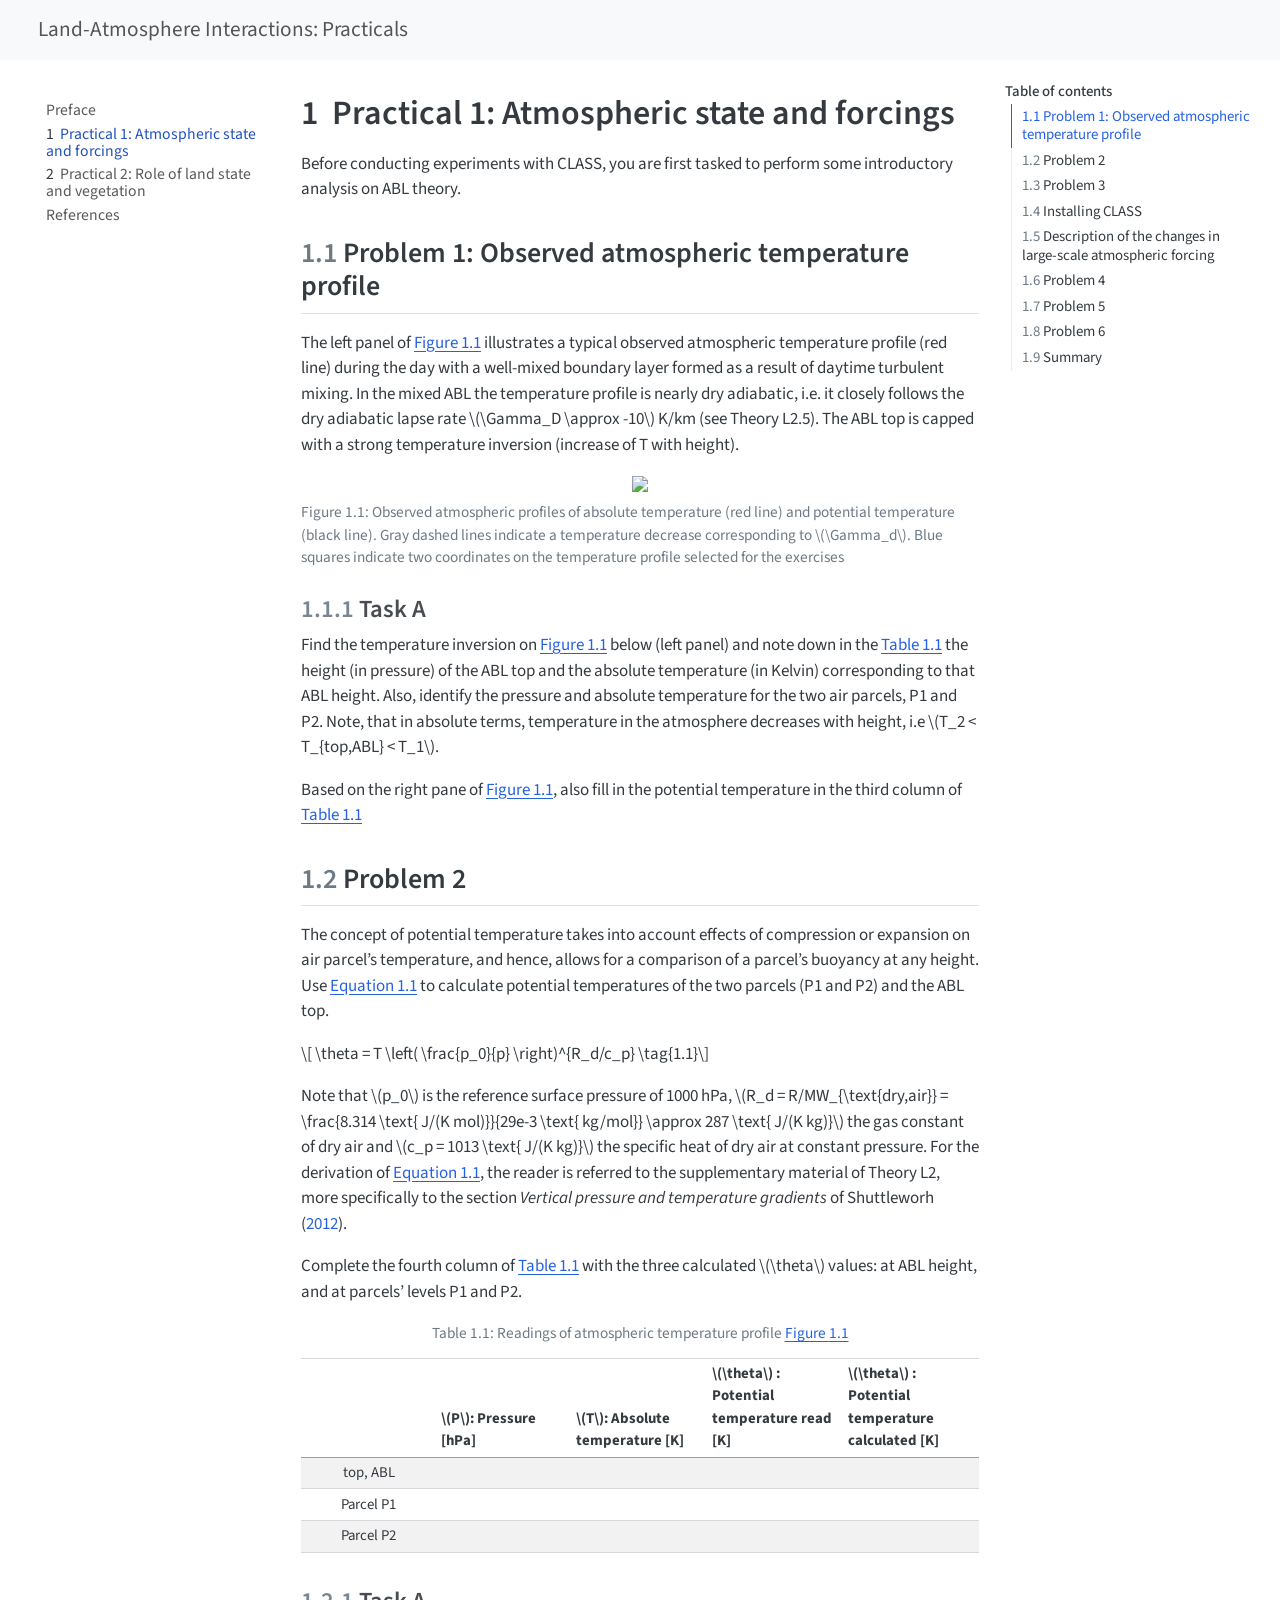
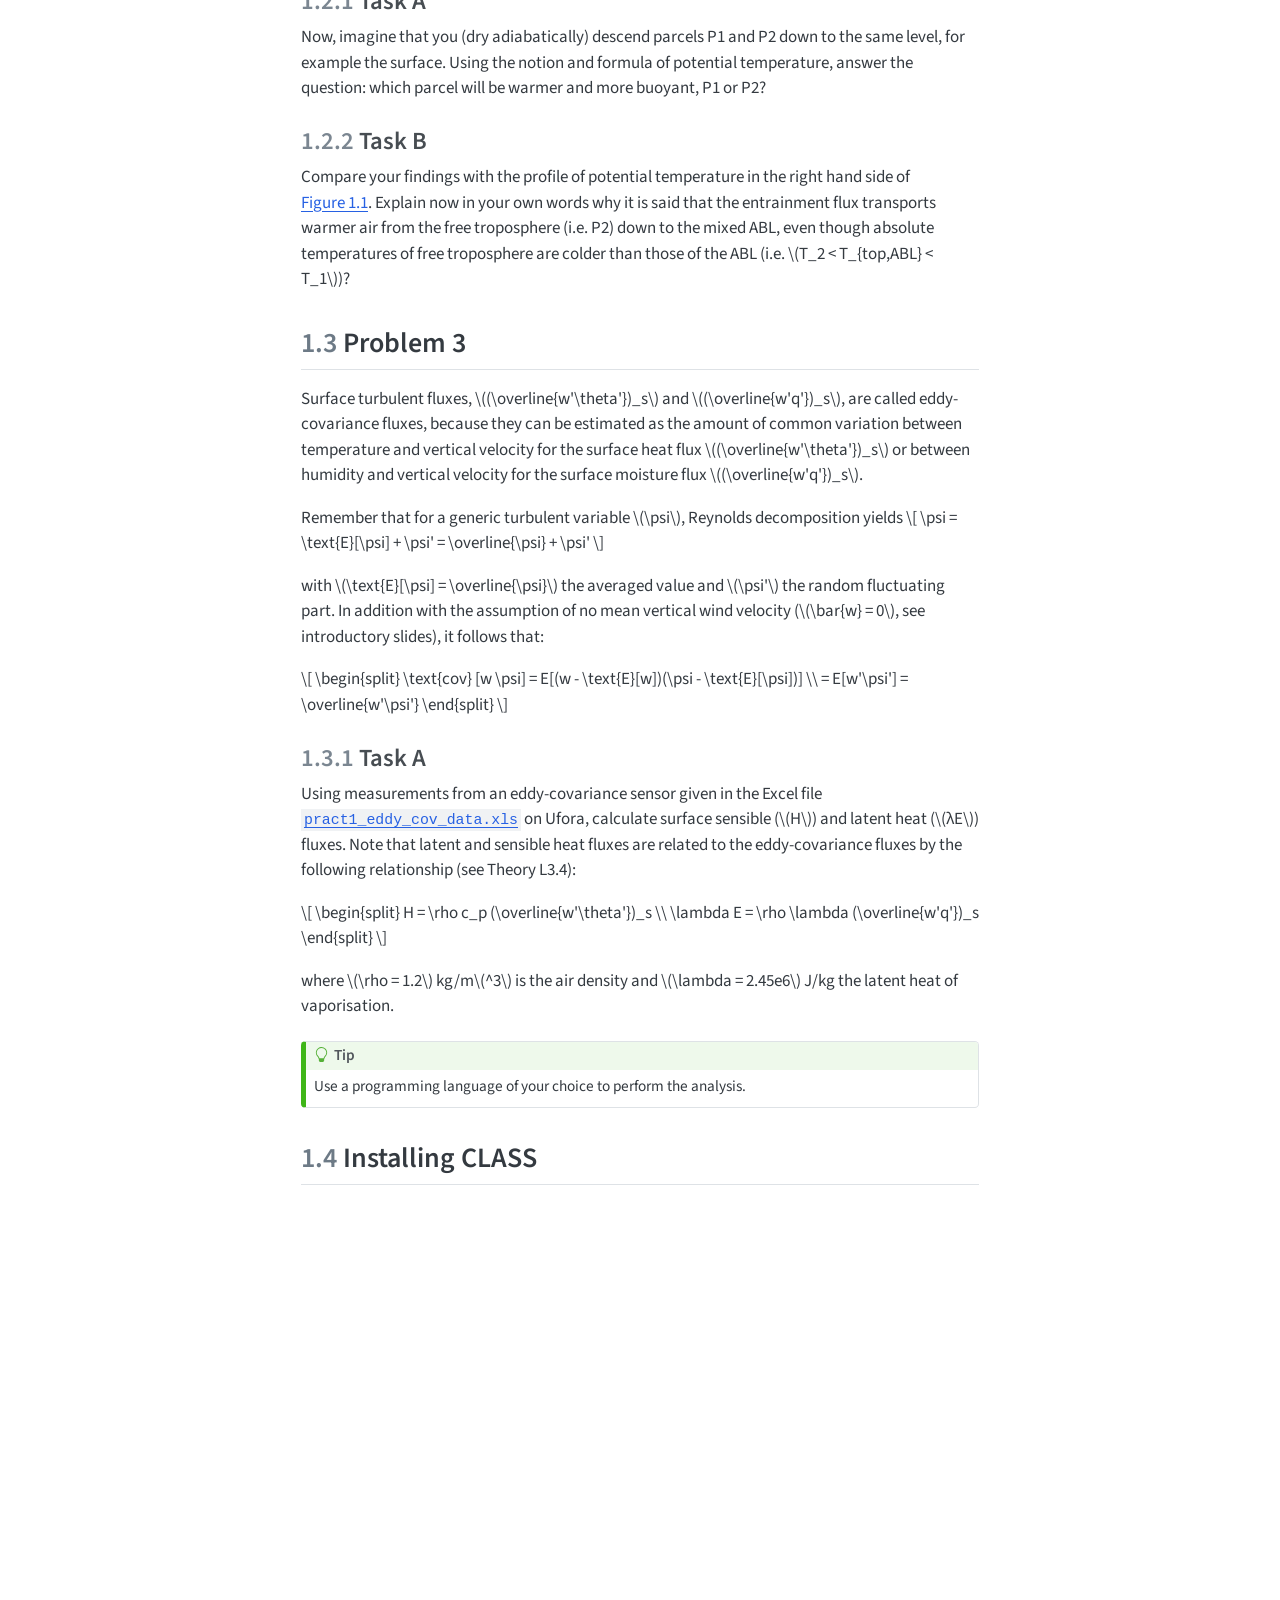
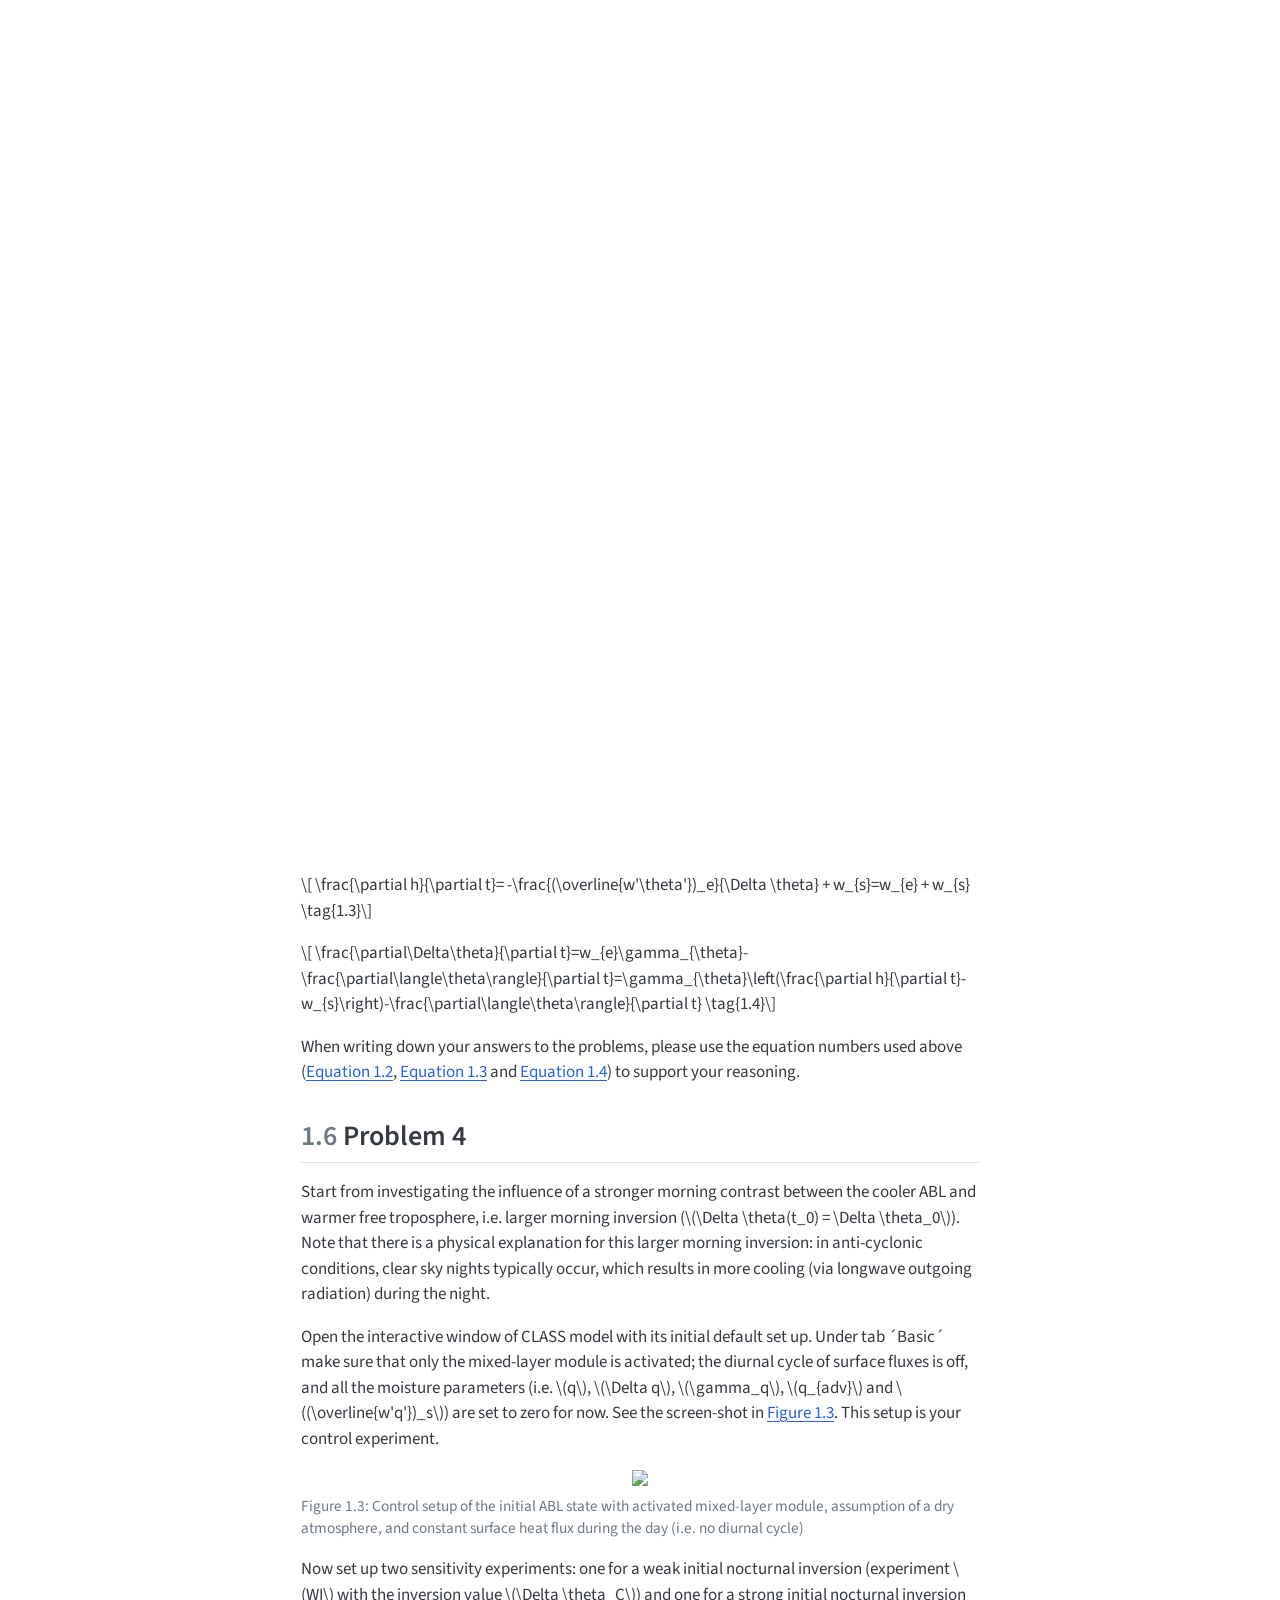
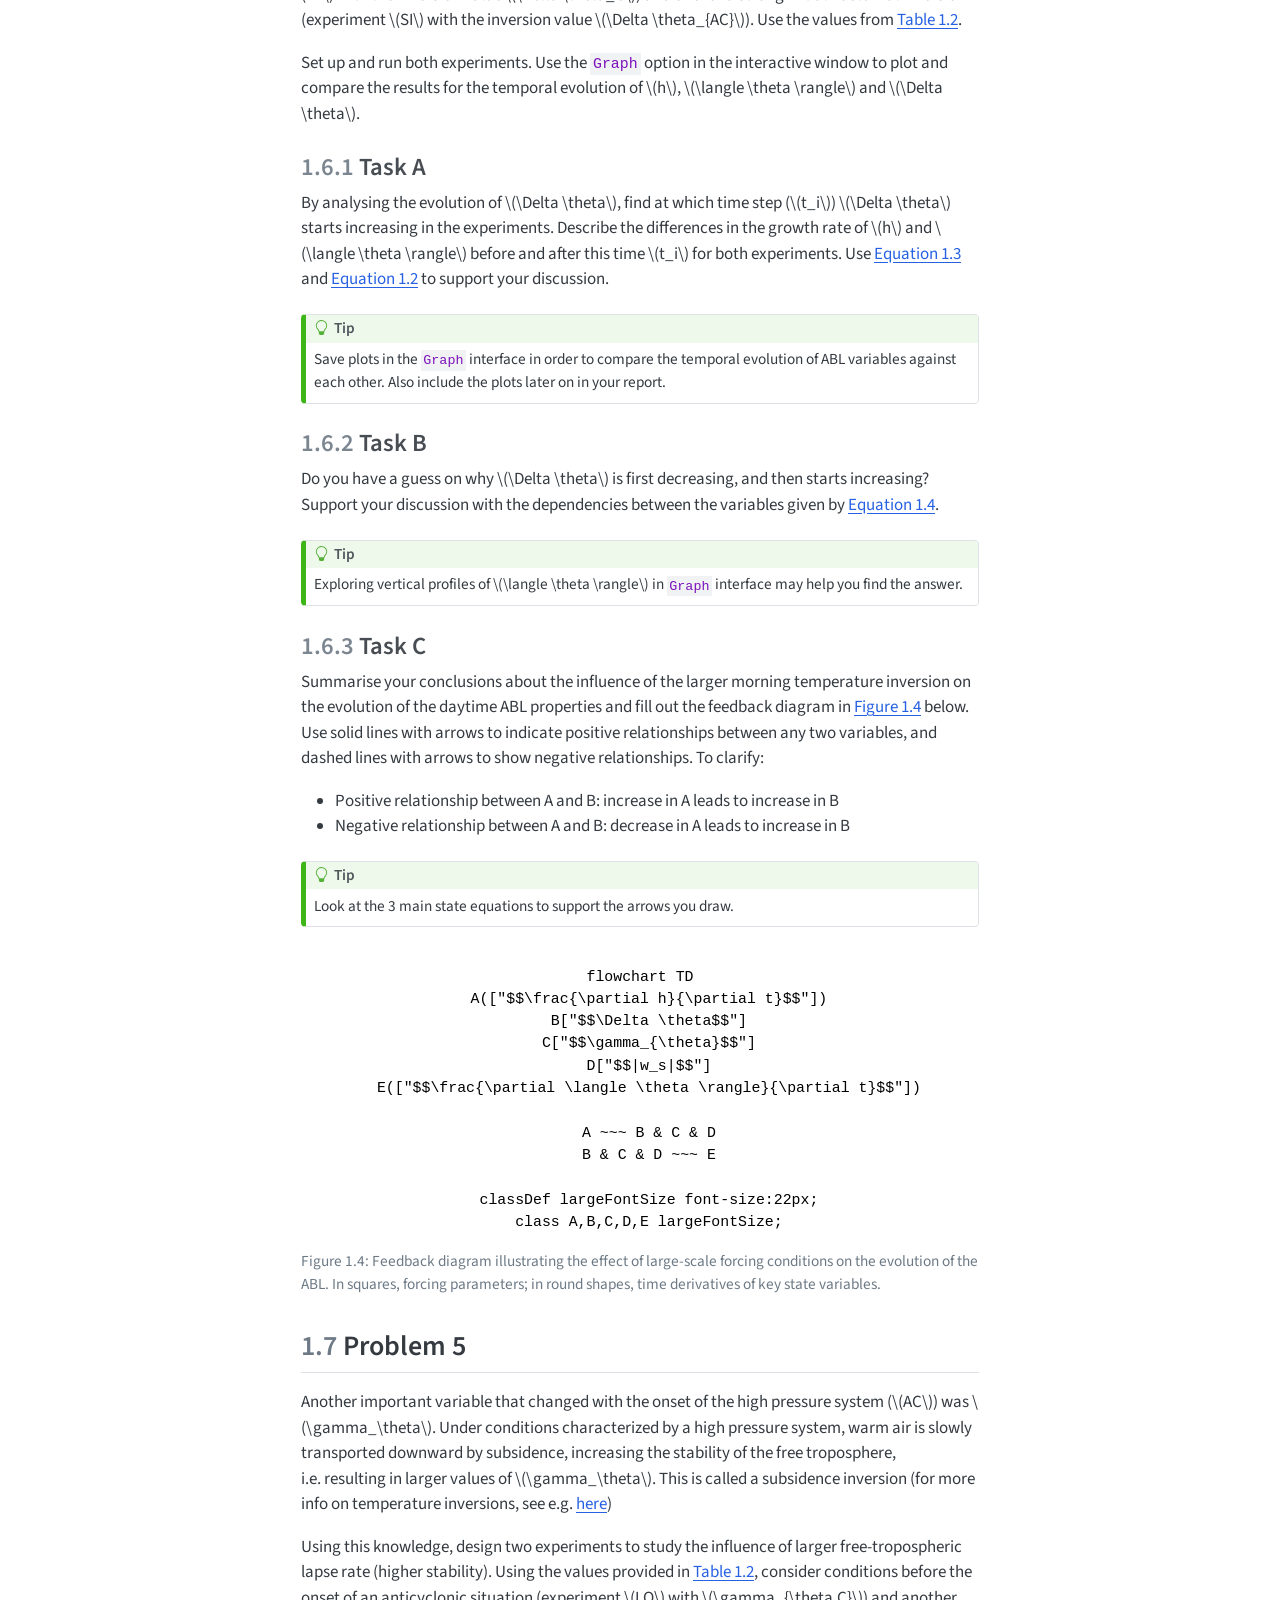
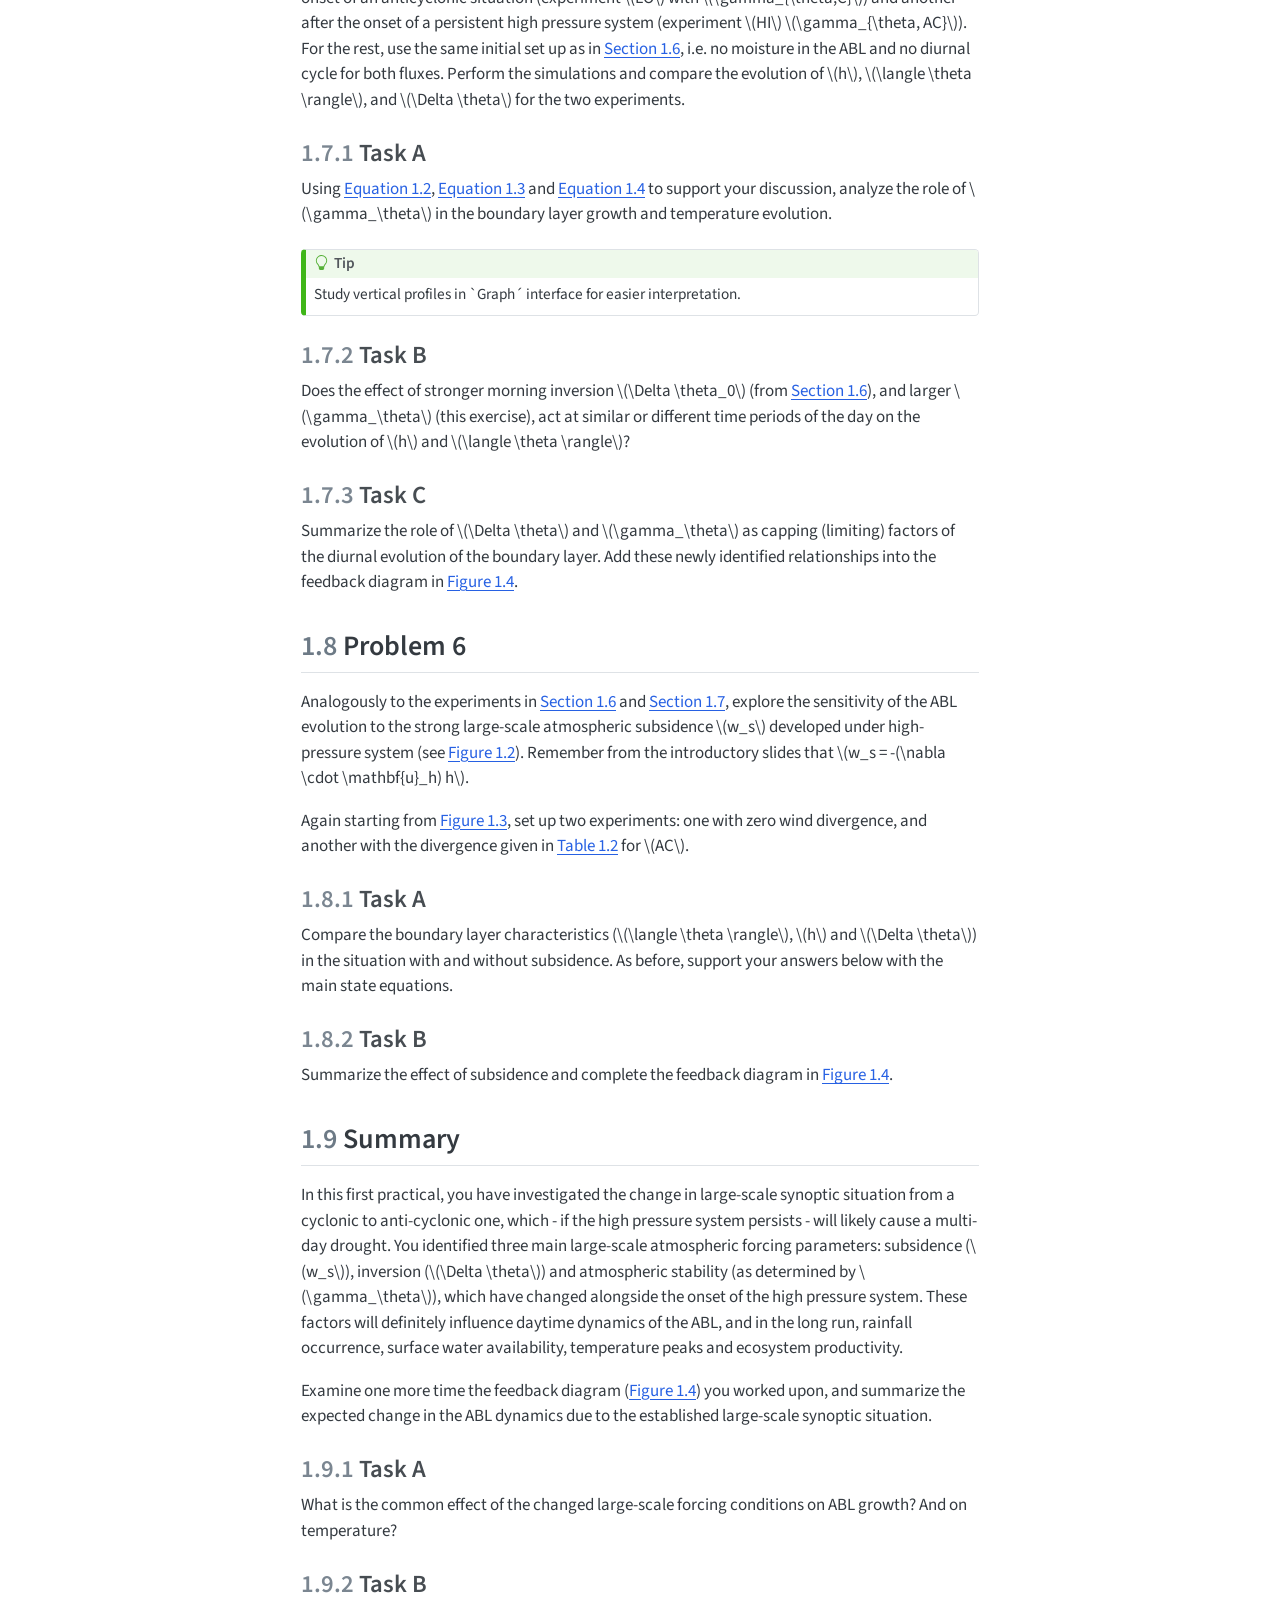
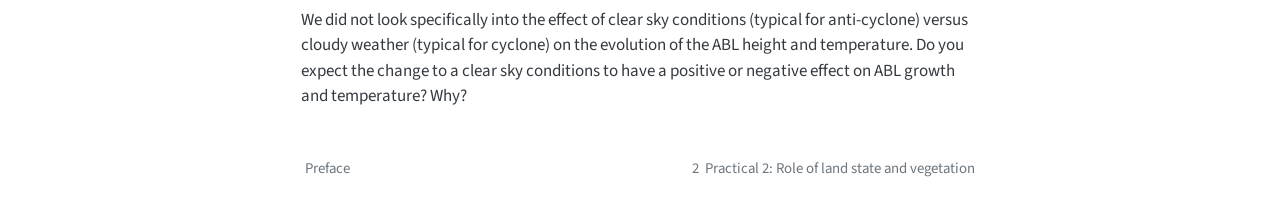
==== commit e2739d47: "Built site for gh-pages" ====
--- a/practical_1.html
+++ b/practical_1.html
@@ -368,7 +368,7 @@
 \]</span></p>
 <section id="task-a-2" class="level3" data-number="1.3.1">
 <h3 data-number="1.3.1" class="anchored" data-anchor-id="task-a-2"><span class="header-section-number">1.3.1</span> Task A</h3>
-<p>Using measurements from an eddy-covariance sensor given in the Excel file <code>pract1_eddy_cov_data.xls</code>, calculate surface sensible (<span class="math inline">\(H\)</span>) and latent heat (<span class="math inline">\(λE\)</span>) fluxes. Note that latent and sensible heat fluxes are related to the eddy-covariance fluxes by the following relationship (see Theory L3.4):</p>
+<p>Using measurements from an eddy-covariance sensor given in the Excel file <a href="https://ufora.ugent.be/d2l/le/content/1401946/viewContent/3492815/View"><code>pract1_eddy_cov_data.xls</code></a> on Ufora, calculate surface sensible (<span class="math inline">\(H\)</span>) and latent heat (<span class="math inline">\(λE\)</span>) fluxes. Note that latent and sensible heat fluxes are related to the eddy-covariance fluxes by the following relationship (see Theory L3.4):</p>
 <p><span class="math display">\[
 \begin{split}
 H = \rho c_p (\overline{w'\theta'})_s \\
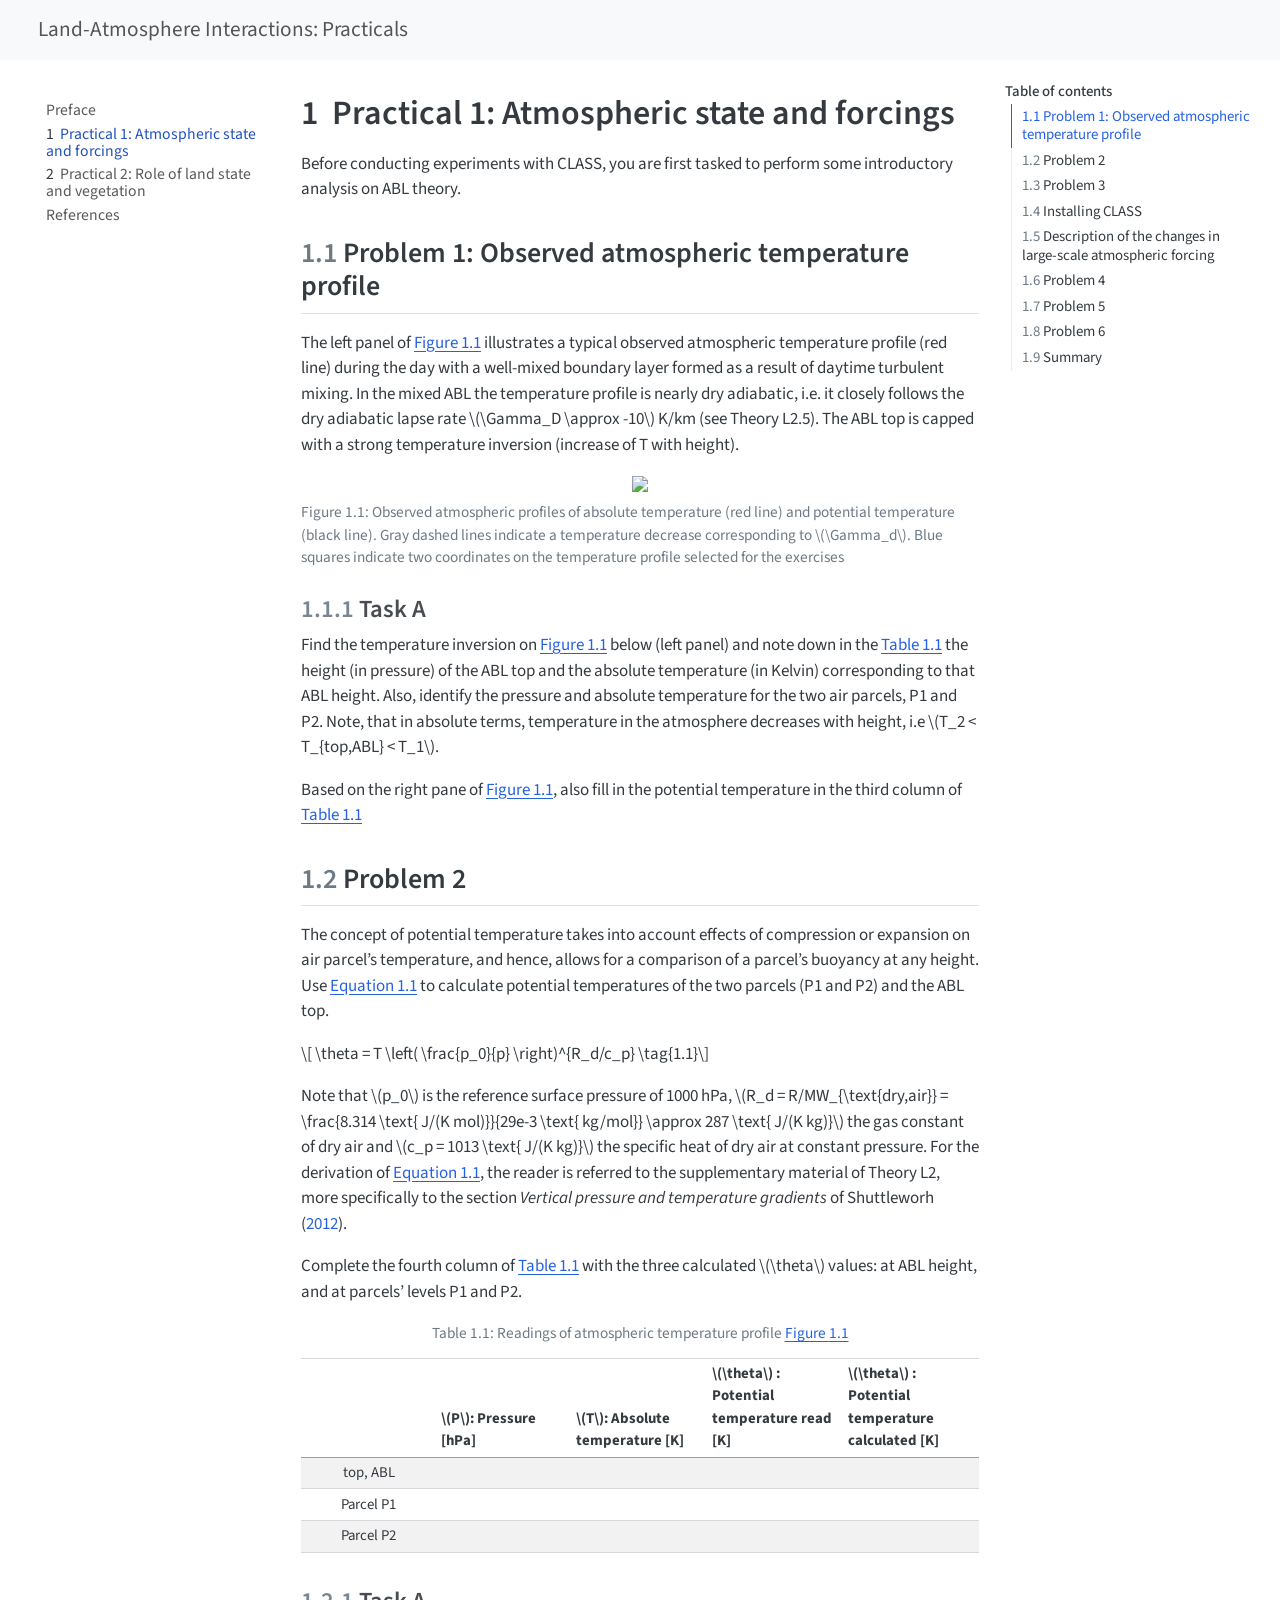
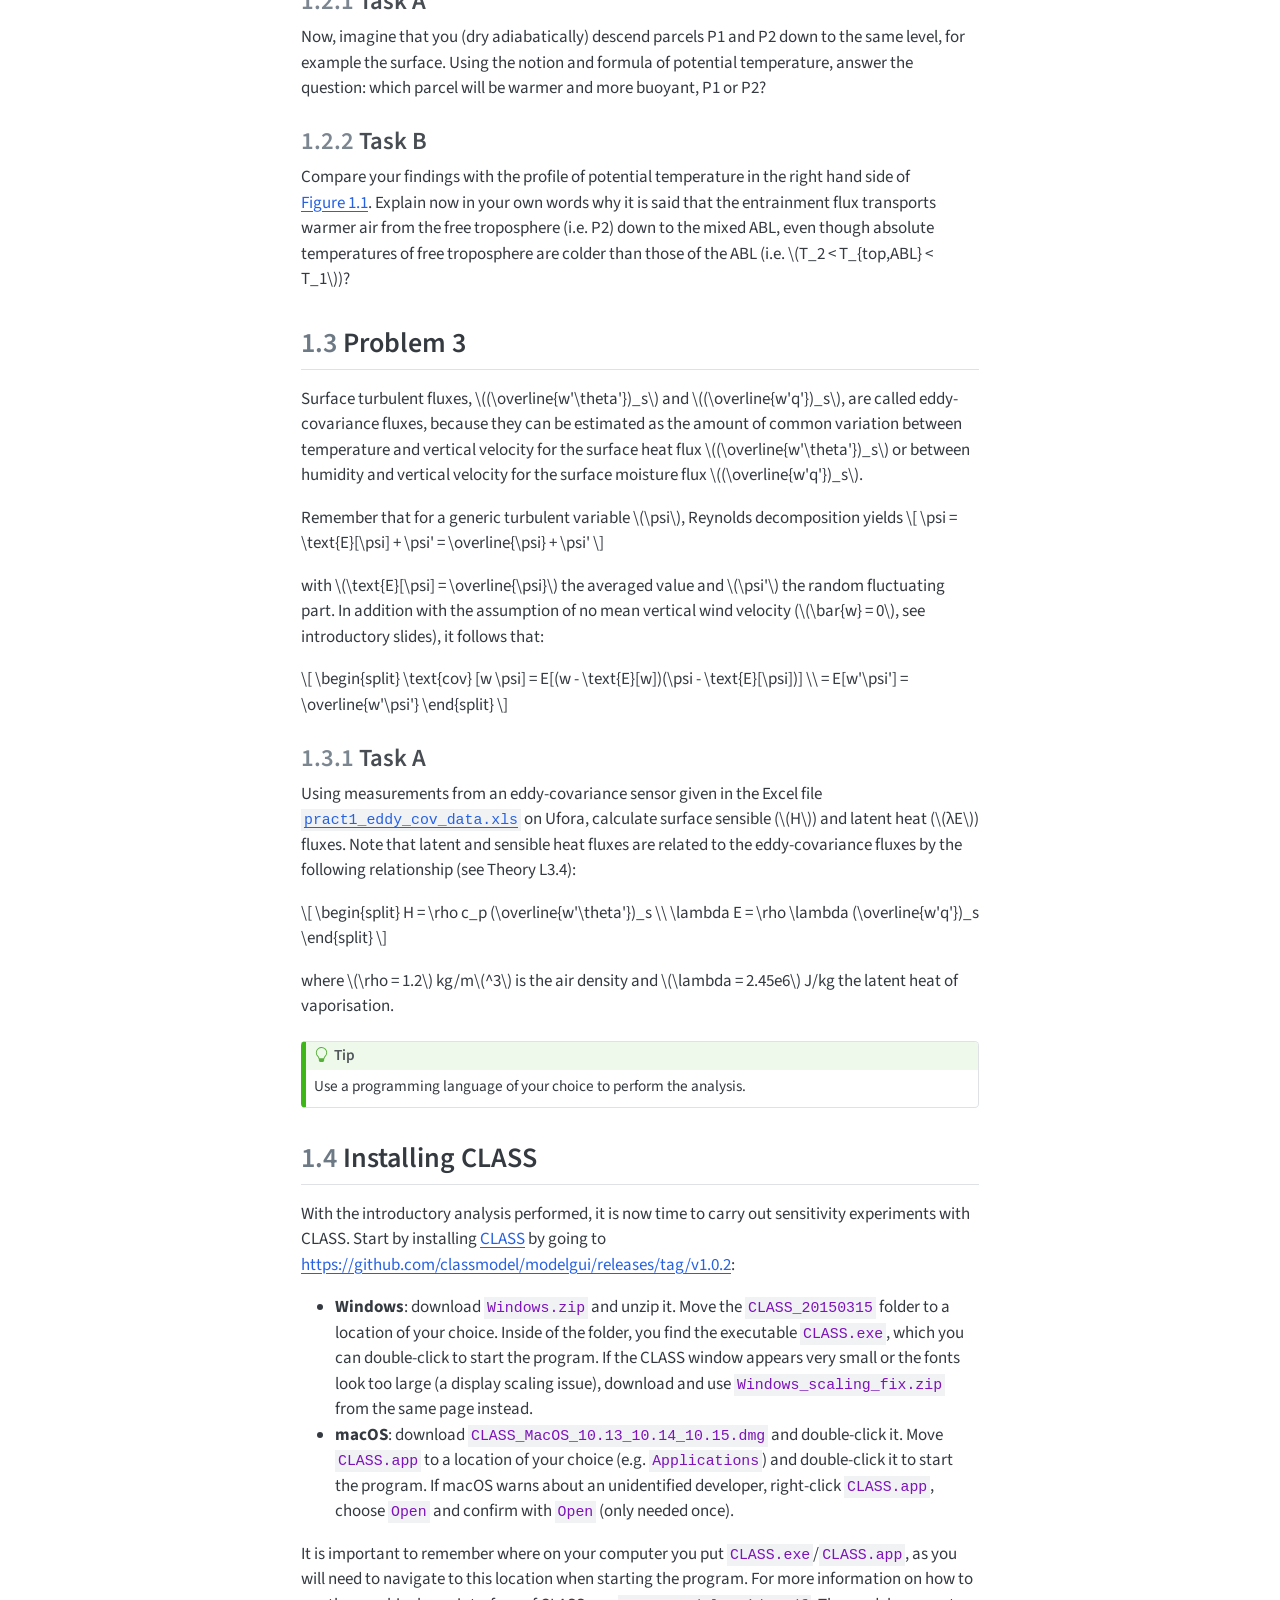
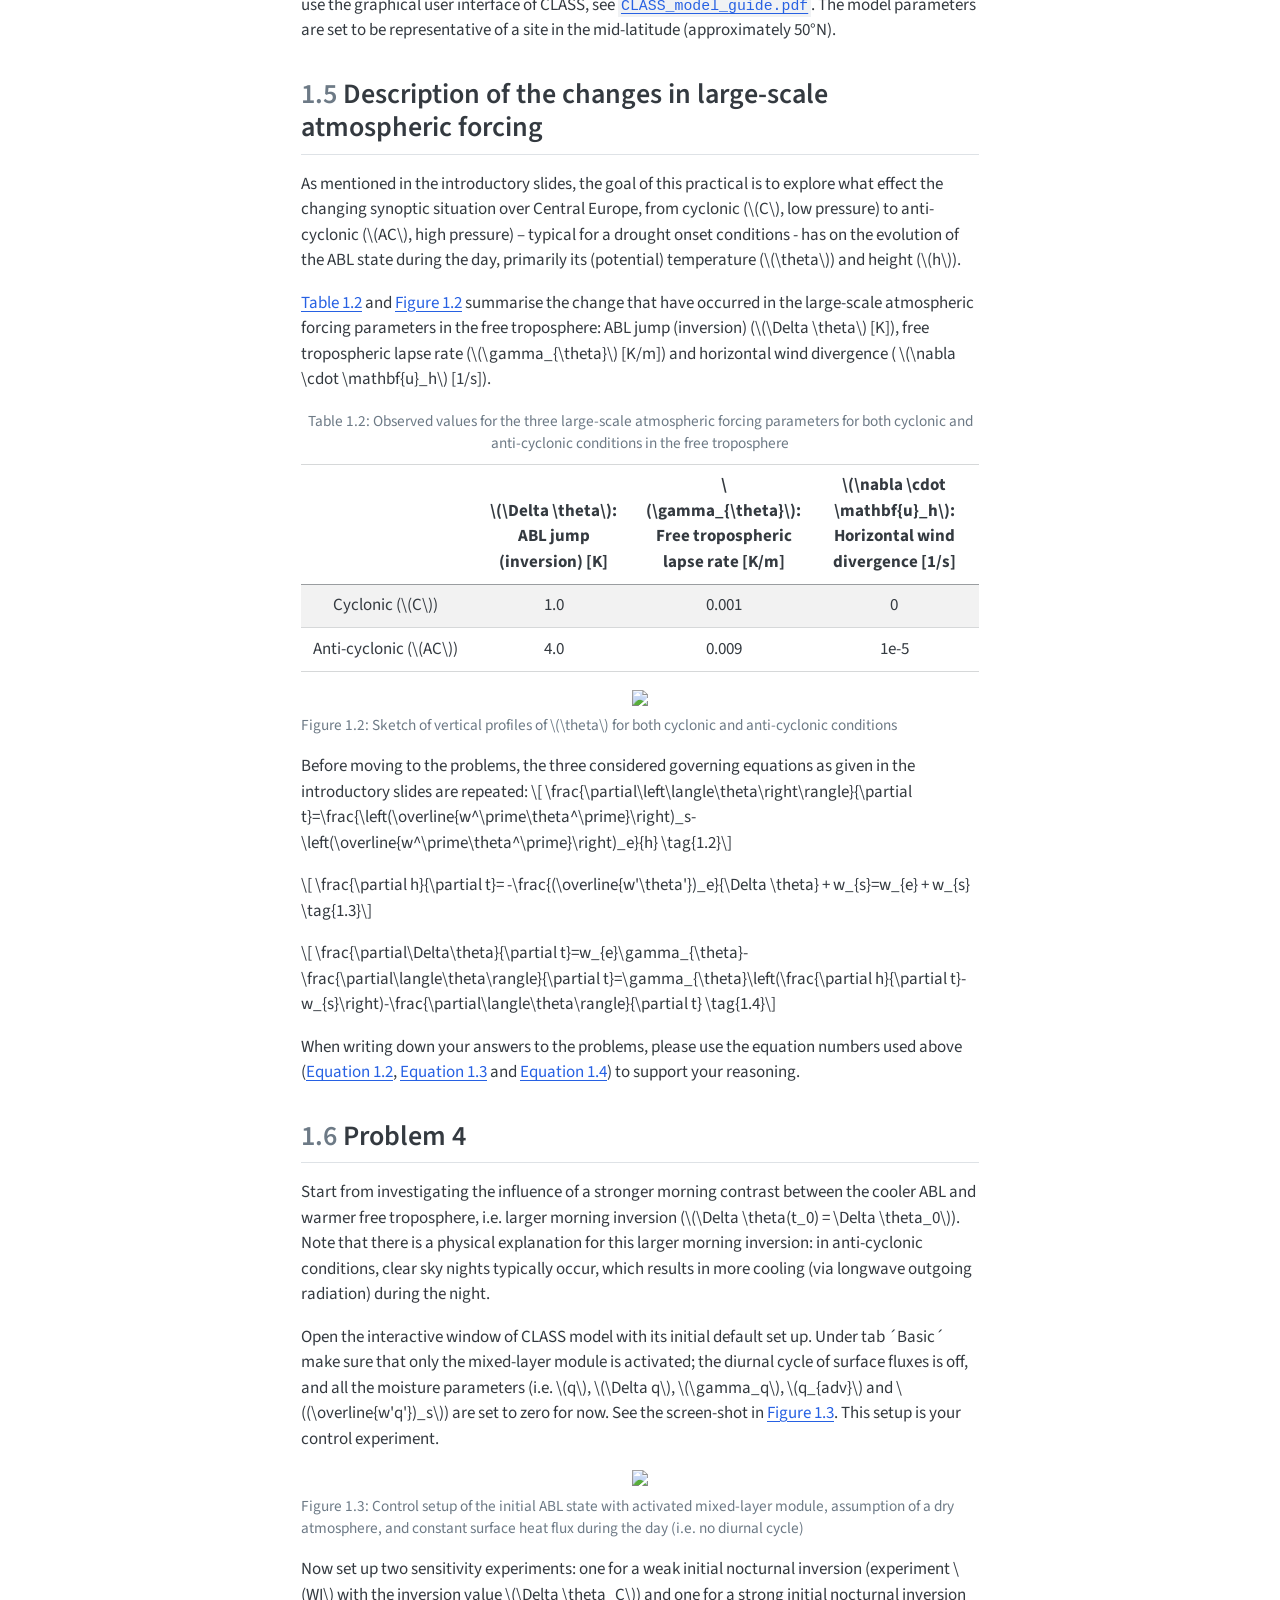
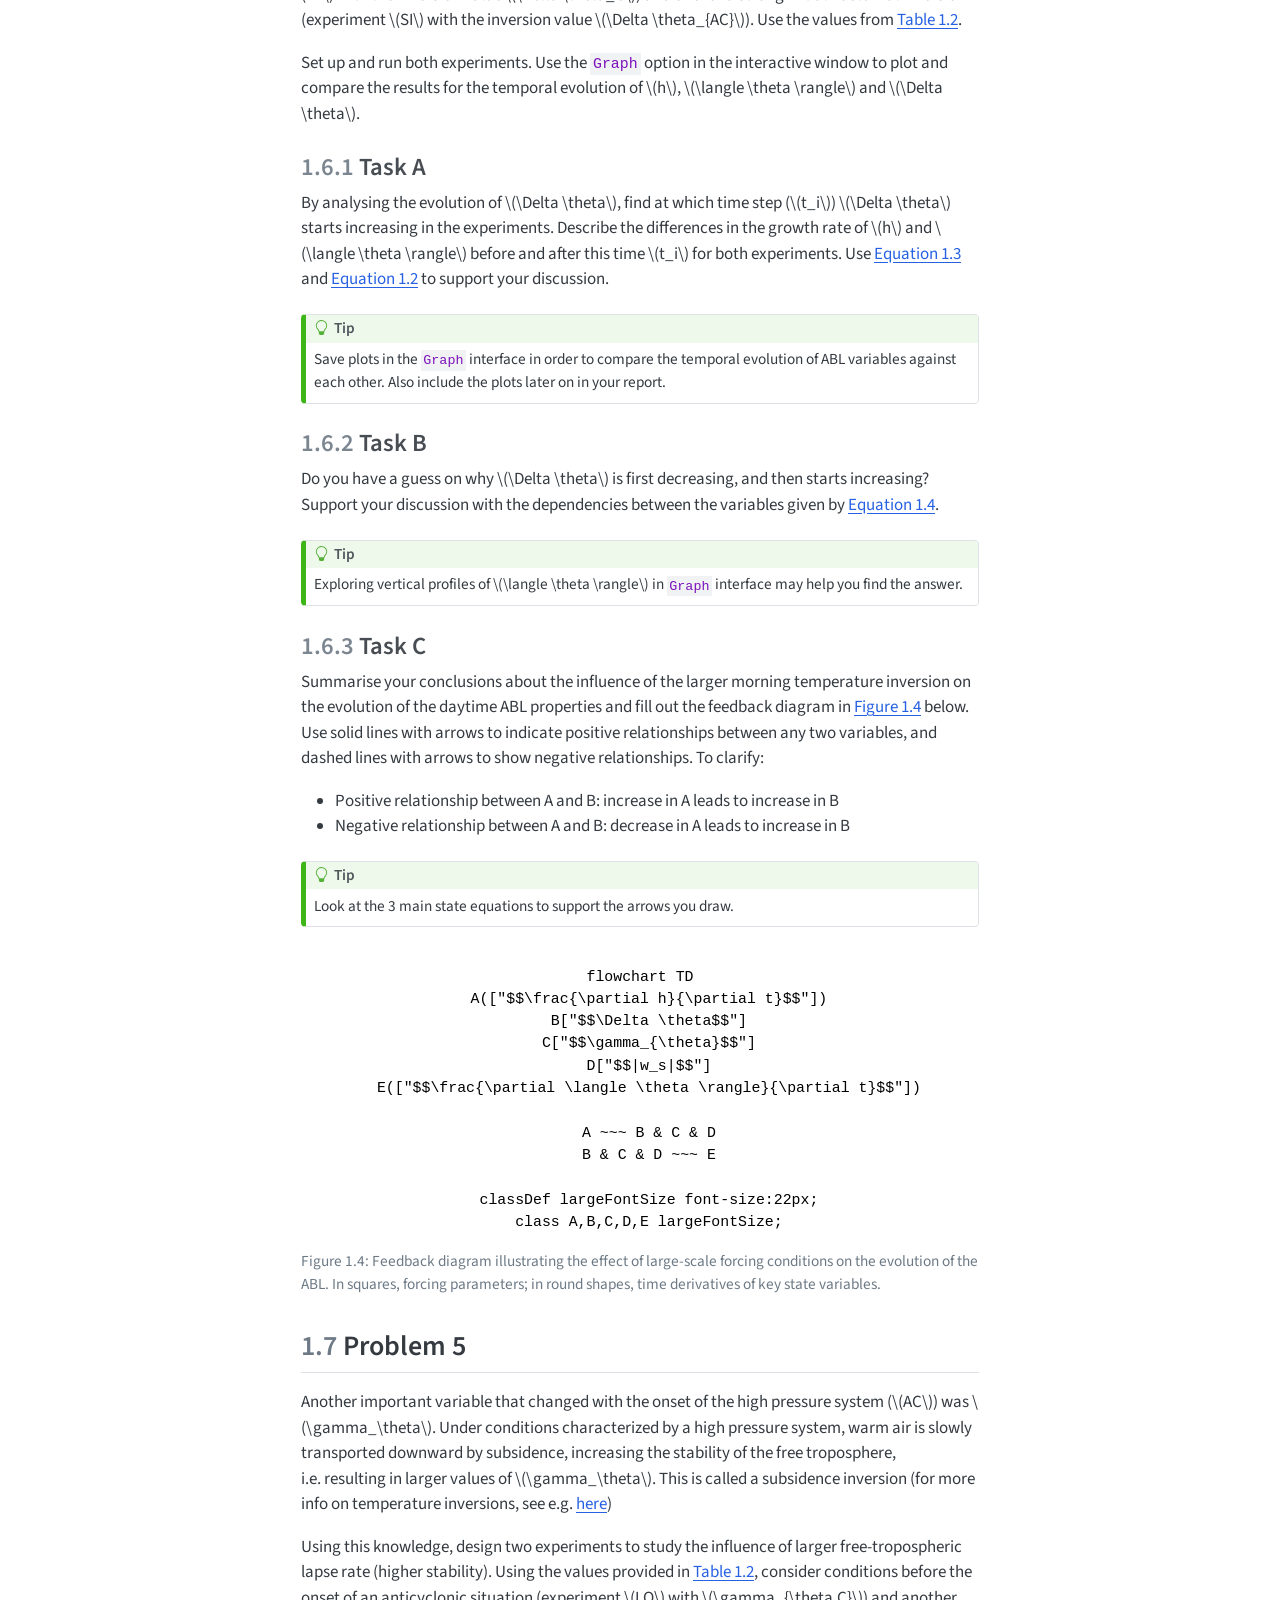
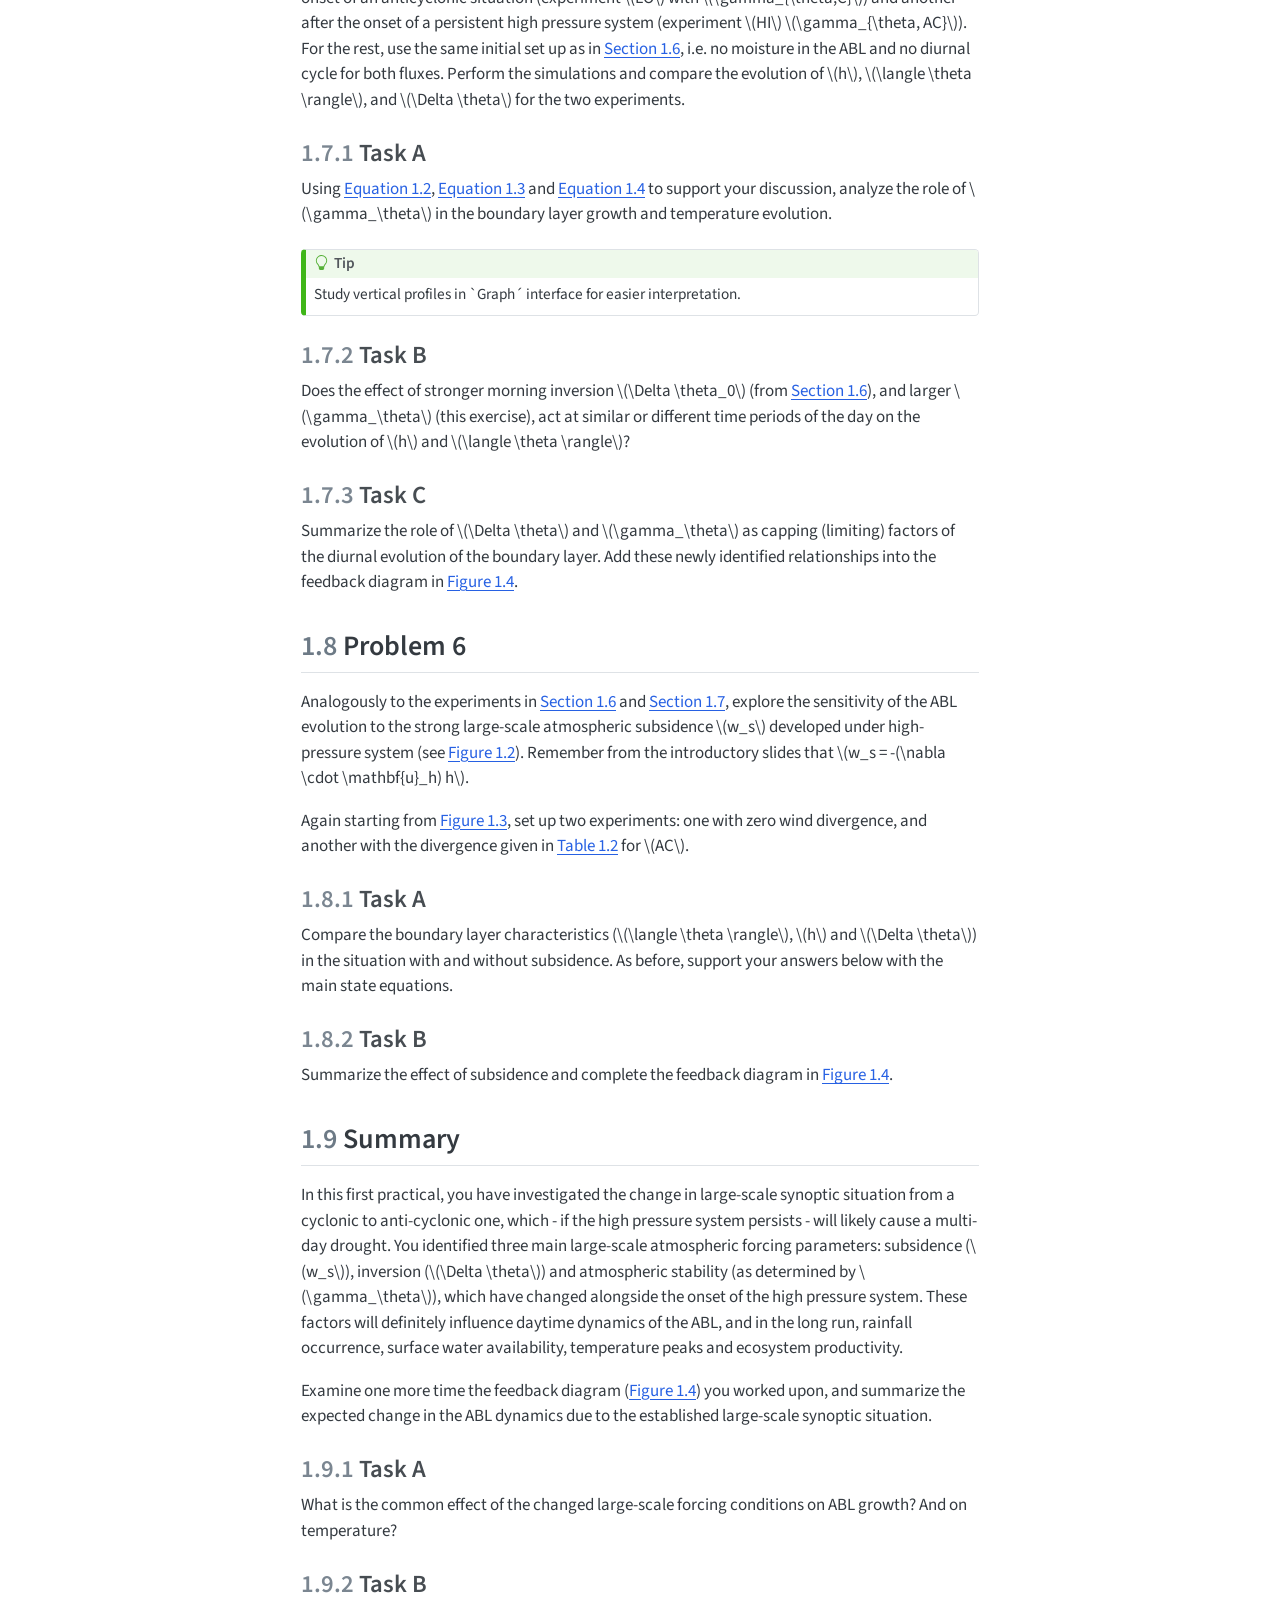
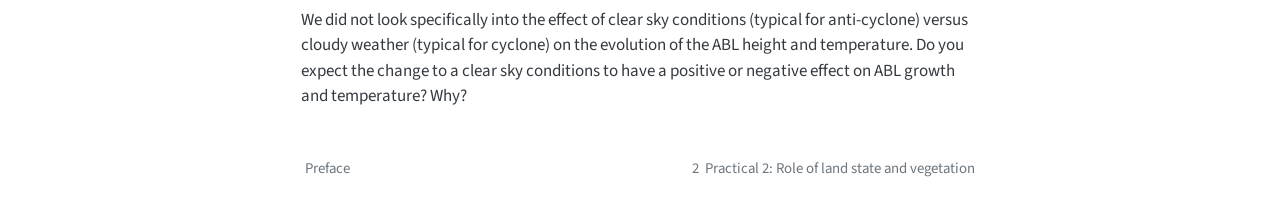
==== commit f69c5c14: "Built site for gh-pages" ====
--- a/practical_1.html
+++ b/practical_1.html
@@ -291,7 +291,7 @@
 <p>Note that <span class="math inline">\(p_0\)</span> is the reference surface pressure of 1000 hPa, <span class="math inline">\(R_d = R/MW_{\text{dry,air}} = \frac{8.314 \text{ J/(K mol)}}{29e-3 \text{ kg/mol}} \approx 287 \text{ J/(K kg)}\)</span> the gas constant of dry air and <span class="math inline">\(c_p = 1013 \text{ J/(K kg)}\)</span> the specific heat of dry air at constant pressure. For the derivation of <a href="#eq-potential_temperature" class="quarto-xref">Equation&nbsp;<span>1.1</span></a>, the reader is referred to the supplementary material of Theory L2, more specifically to the section <em>Vertical pressure and temperature gradients</em> of <span class="citation" data-cites="Shuttleworh_terrestrial_hydromet">Shuttleworh (<a href="references.html#ref-Shuttleworh_terrestrial_hydromet" role="doc-biblioref">2012</a>)</span>.</p>
 <p>Complete the fourth column of <a href="#tbl-atm_profile" class="quarto-xref">Table&nbsp;<span>1.1</span></a> with the three calculated <span class="math inline">\(\theta\)</span> values: at ABL height, and at parcels’ levels P1 and P2.</p>
 <div class="cell" data-tbl-colwidths="[20,20,20,20,20]" data-execution_count="1">
-<div id="tbl-atm_profile" class="cell quarto-float quarto-figure quarto-figure-center anchored" data-tbl-colwidths="[20,20,20,20,20]" data-execution_count="1">
+<div id="tbl-atm_profile" class="cell quarto-float quarto-figure quarto-figure-center anchored" data-execution_count="1" data-tbl-colwidths="[20,20,20,20,20]">
 <figure class="quarto-float quarto-float-tbl figure">
 <figcaption class="quarto-float-caption-top quarto-float-caption quarto-float-tbl" id="tbl-atm_profile-caption-0ceaefa1-69ba-4598-a22c-09a6ac19f8ca">
 Table&nbsp;1.1: Readings of atmospheric temperature profile <a href="#fig-atm_profile" class="quarto-xref">Figure&nbsp;<span>1.1</span></a>
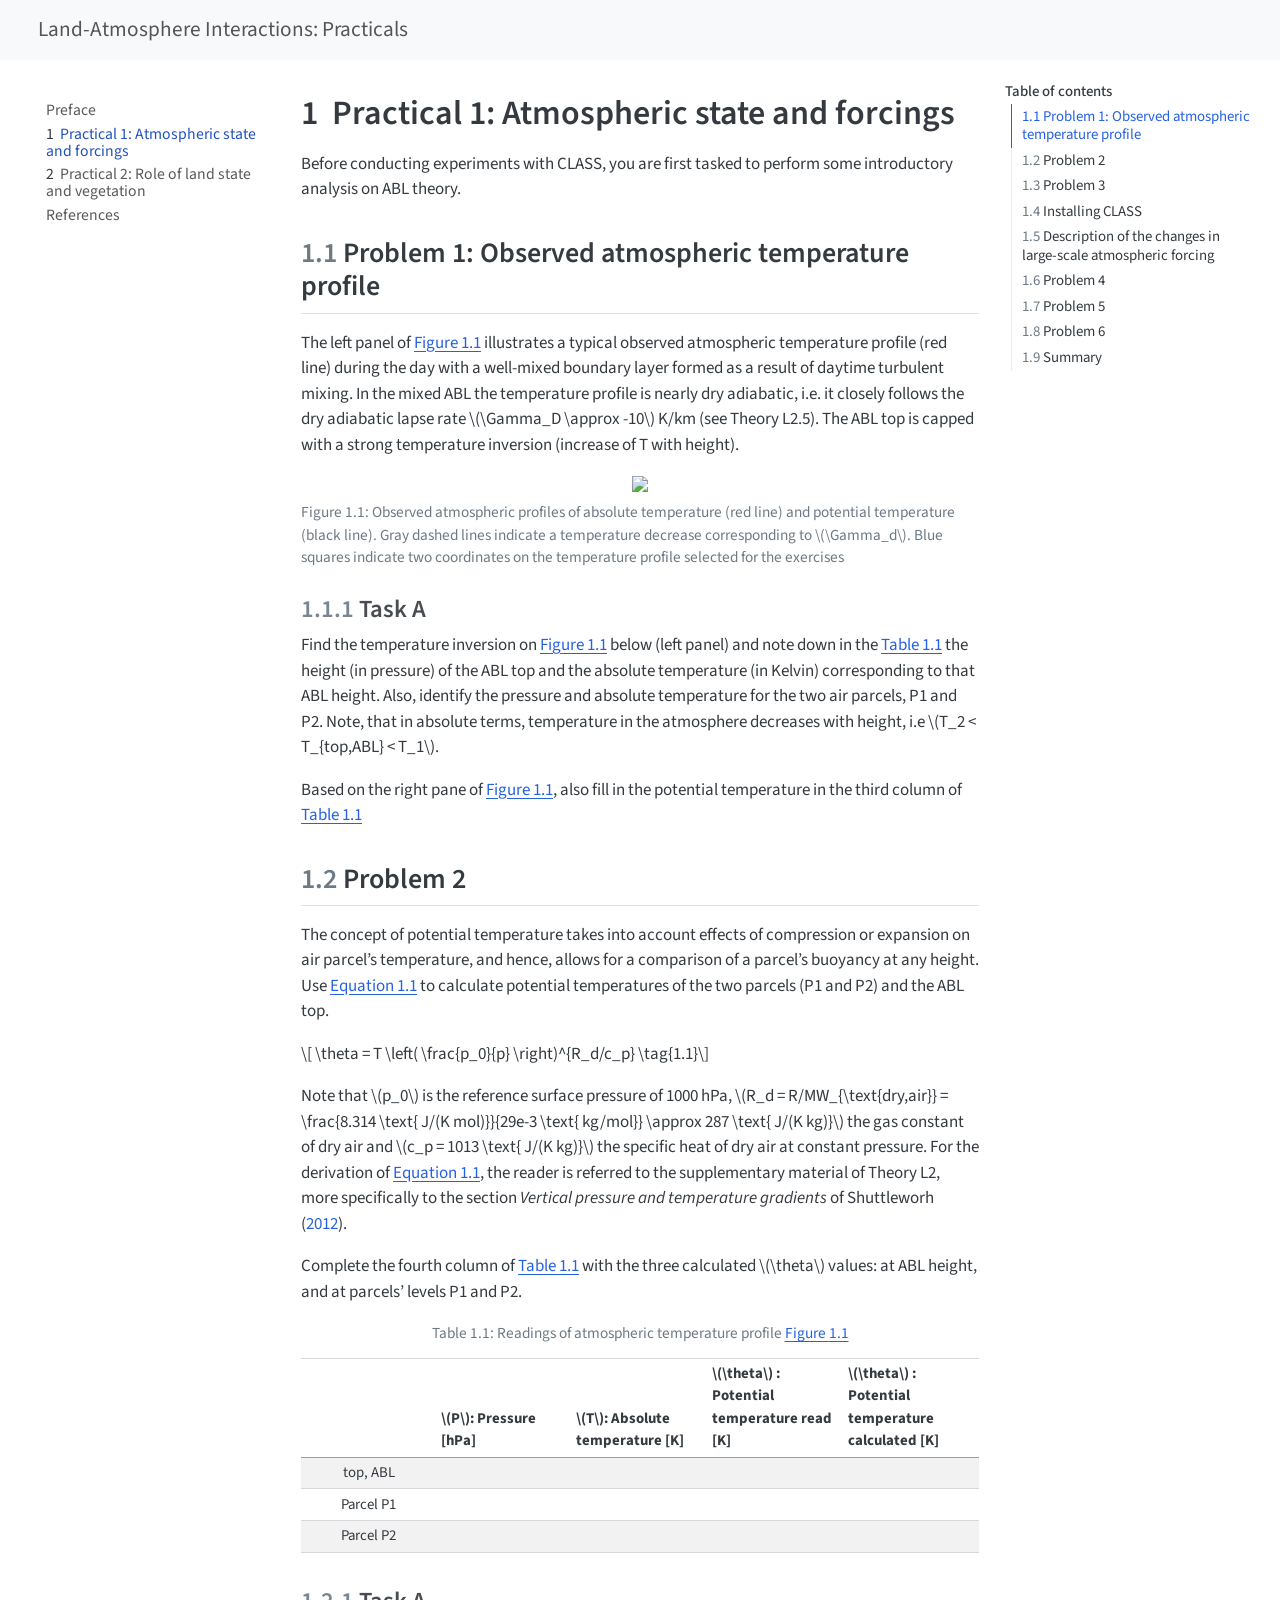
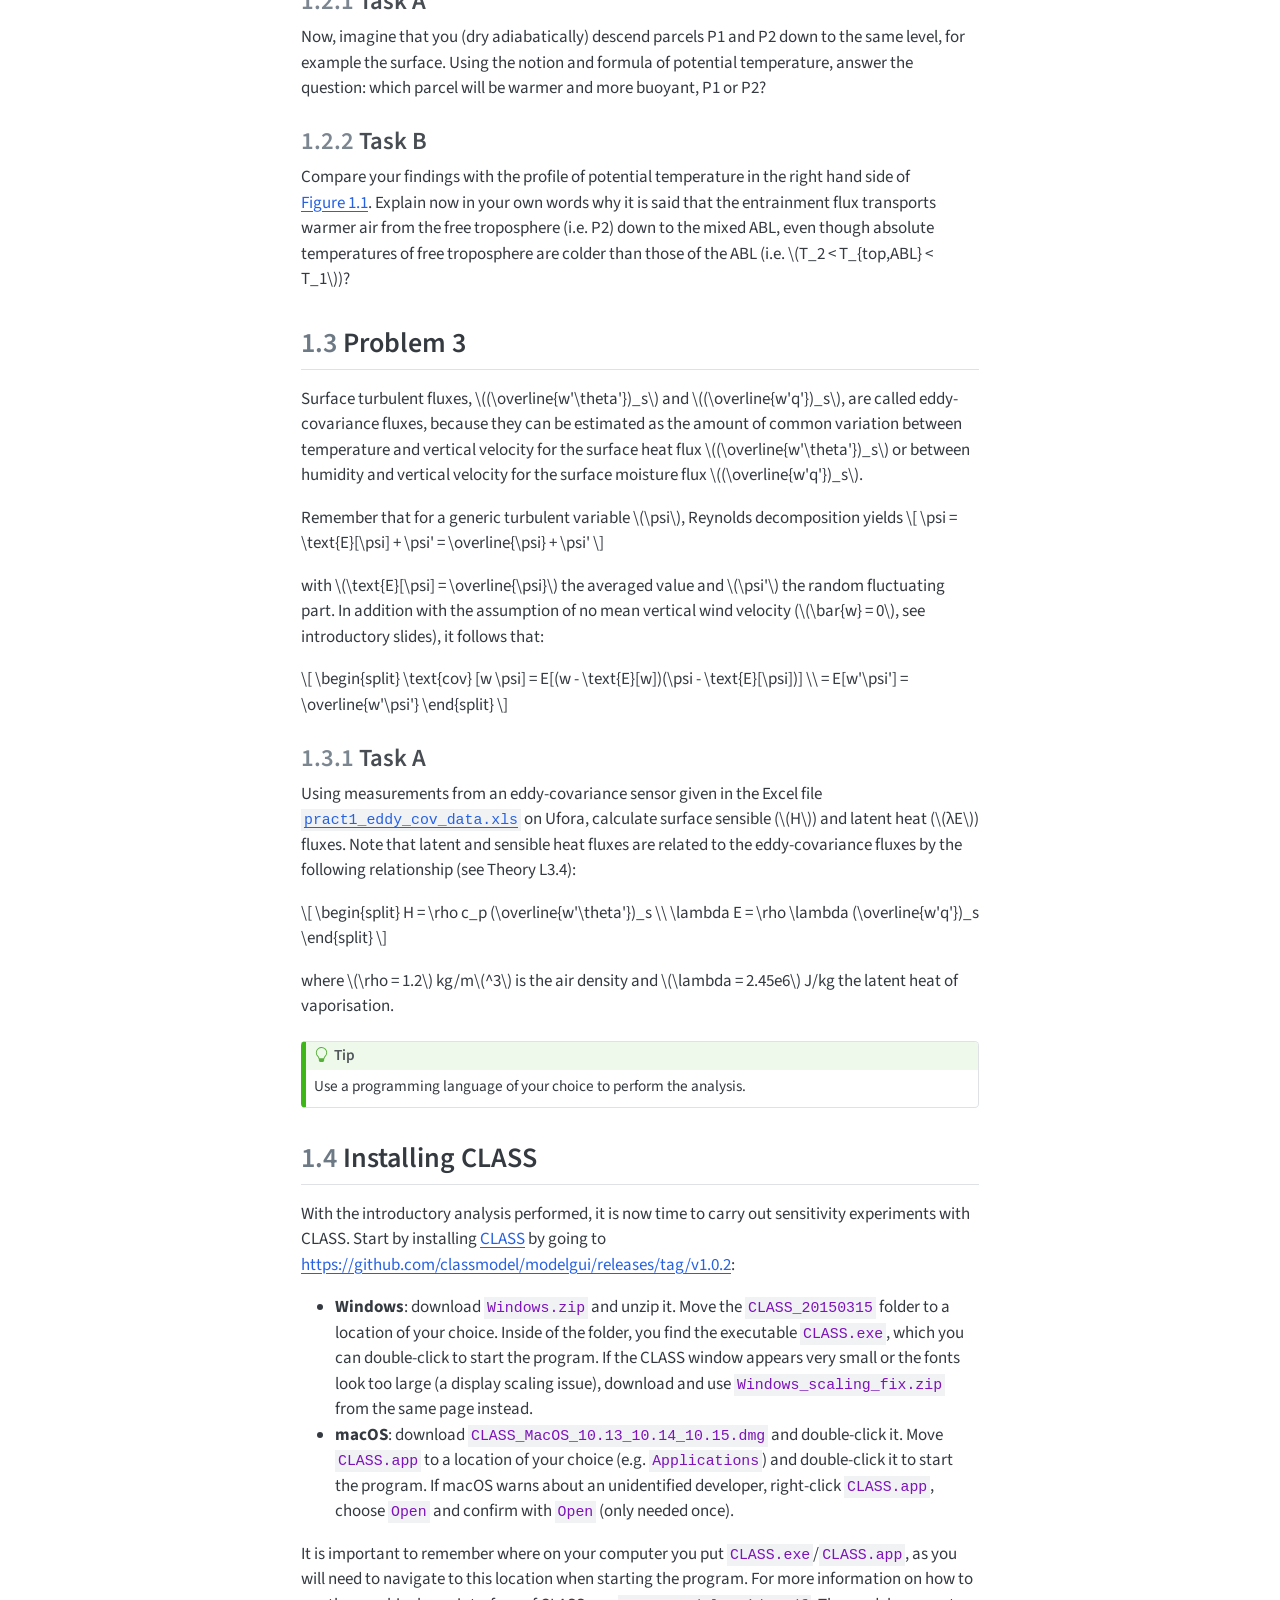
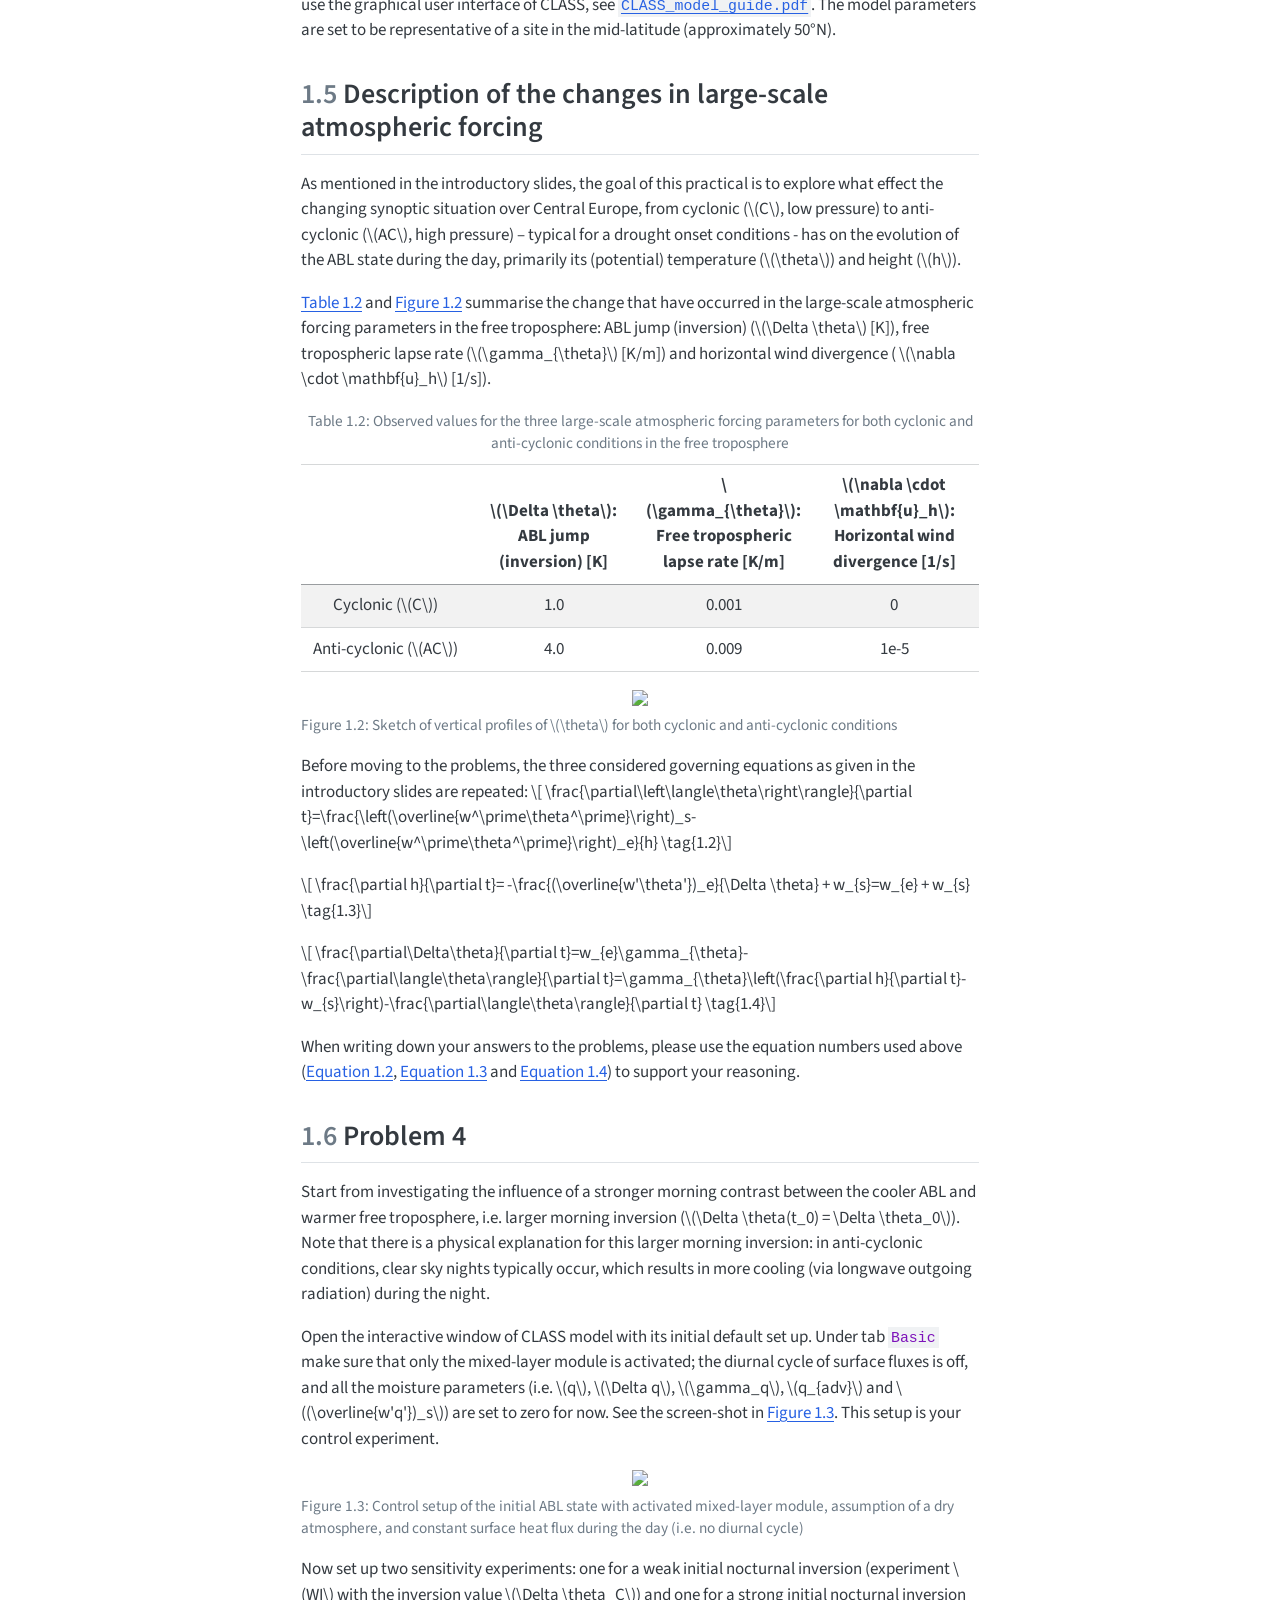
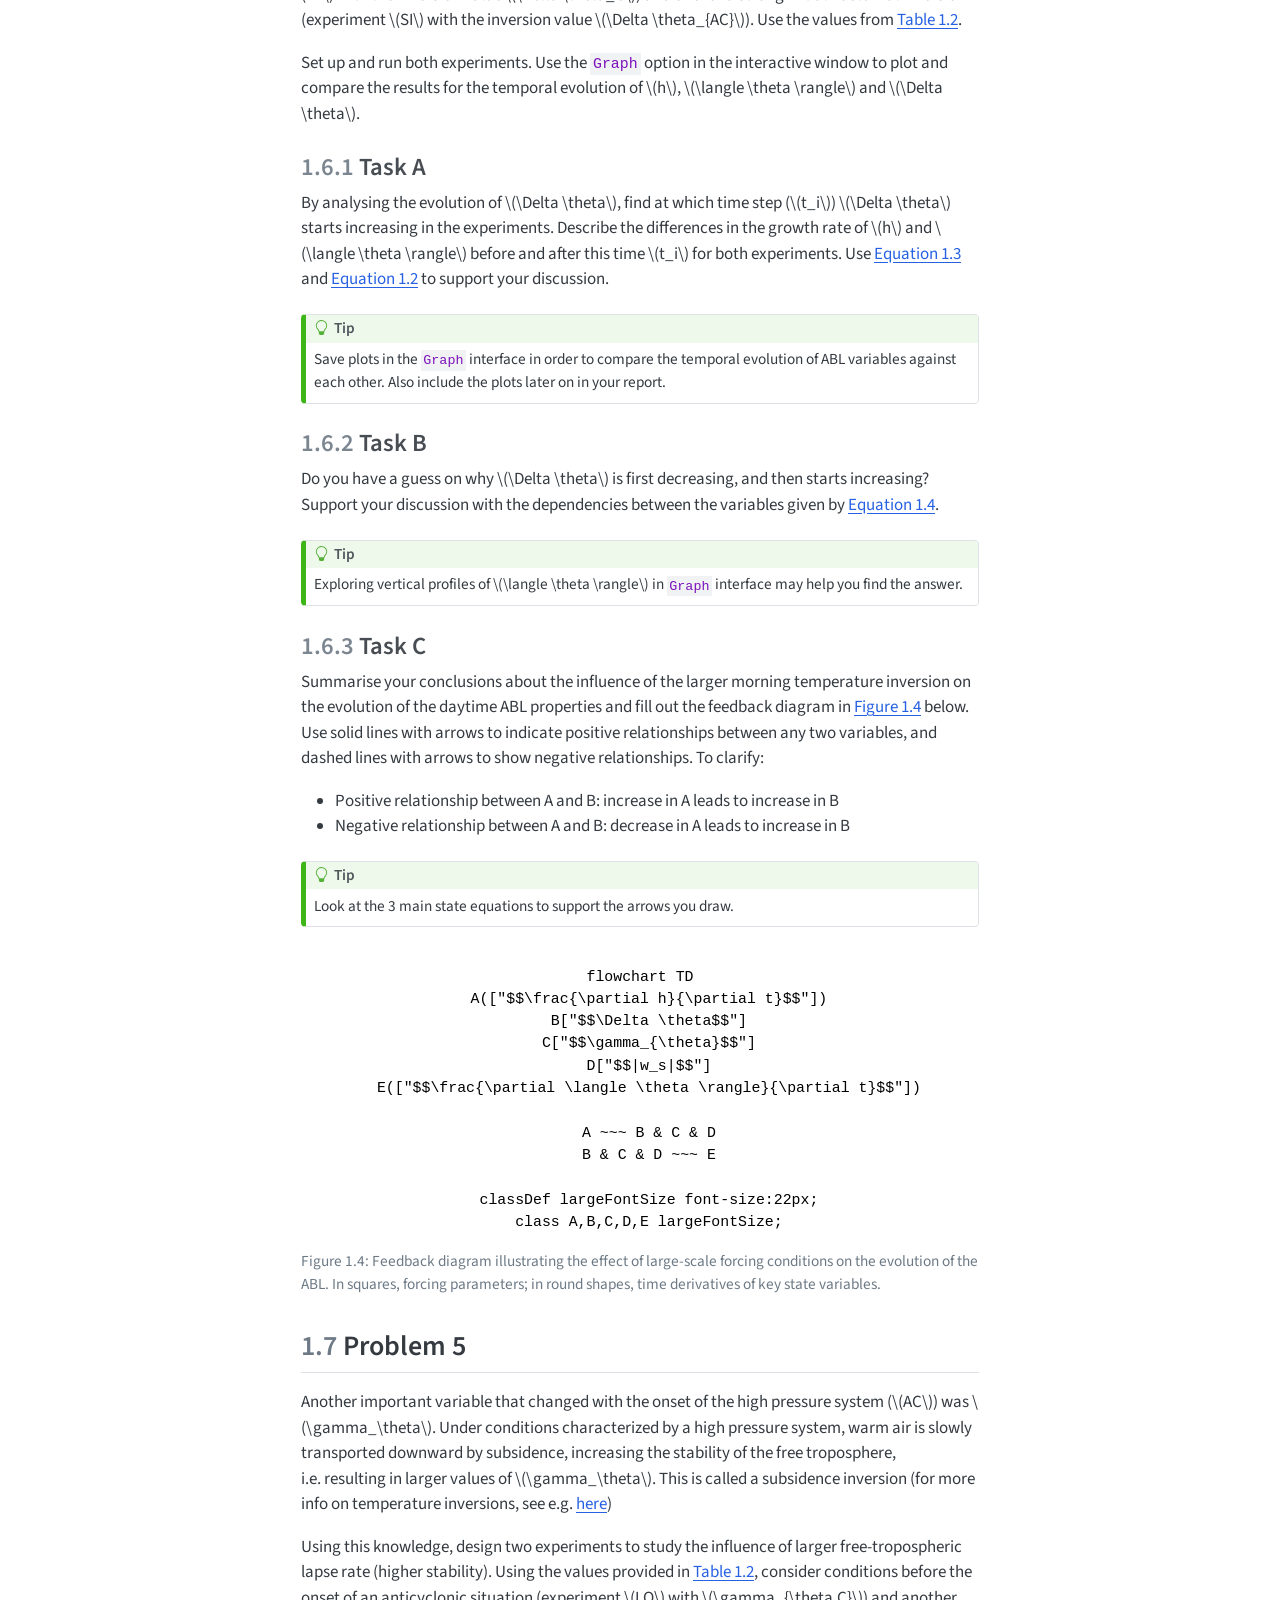
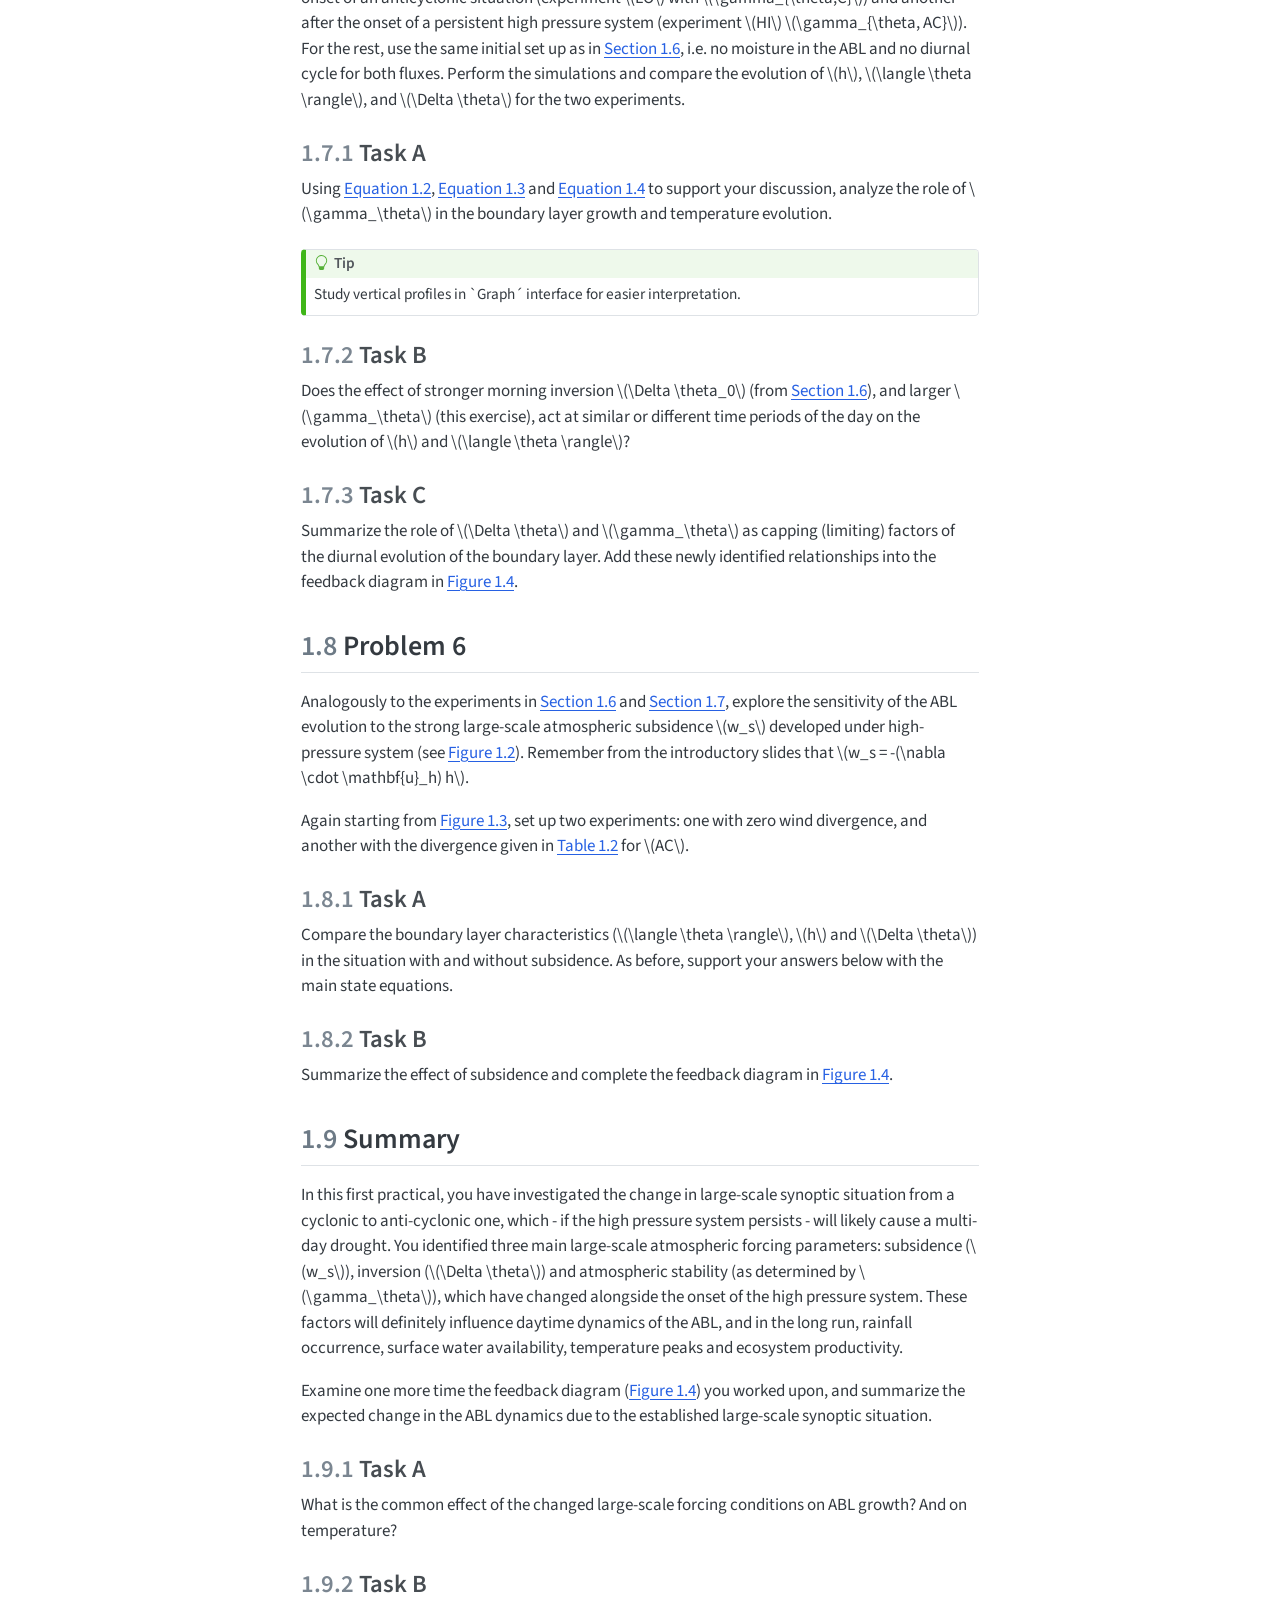
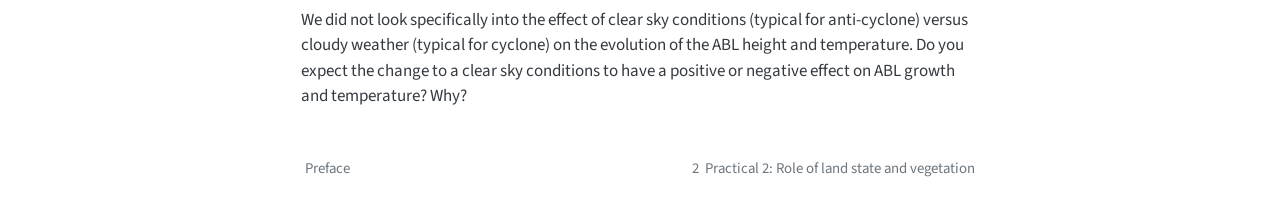
==== commit 842a24e6: "Built site for gh-pages" ====
--- a/practical_1.html
+++ b/practical_1.html
@@ -291,7 +291,7 @@
 <p>Note that <span class="math inline">\(p_0\)</span> is the reference surface pressure of 1000 hPa, <span class="math inline">\(R_d = R/MW_{\text{dry,air}} = \frac{8.314 \text{ J/(K mol)}}{29e-3 \text{ kg/mol}} \approx 287 \text{ J/(K kg)}\)</span> the gas constant of dry air and <span class="math inline">\(c_p = 1013 \text{ J/(K kg)}\)</span> the specific heat of dry air at constant pressure. For the derivation of <a href="#eq-potential_temperature" class="quarto-xref">Equation&nbsp;<span>1.1</span></a>, the reader is referred to the supplementary material of Theory L2, more specifically to the section <em>Vertical pressure and temperature gradients</em> of <span class="citation" data-cites="Shuttleworh_terrestrial_hydromet">Shuttleworh (<a href="references.html#ref-Shuttleworh_terrestrial_hydromet" role="doc-biblioref">2012</a>)</span>.</p>
 <p>Complete the fourth column of <a href="#tbl-atm_profile" class="quarto-xref">Table&nbsp;<span>1.1</span></a> with the three calculated <span class="math inline">\(\theta\)</span> values: at ABL height, and at parcels’ levels P1 and P2.</p>
 <div class="cell" data-tbl-colwidths="[20,20,20,20,20]" data-execution_count="1">
-<div id="tbl-atm_profile" class="cell quarto-float quarto-figure quarto-figure-center anchored" data-execution_count="1" data-tbl-colwidths="[20,20,20,20,20]">
+<div id="tbl-atm_profile" class="cell quarto-float quarto-figure quarto-figure-center anchored" data-tbl-colwidths="[20,20,20,20,20]" data-execution_count="1">
 <figure class="quarto-float quarto-float-tbl figure">
 <figcaption class="quarto-float-caption-top quarto-float-caption quarto-float-tbl" id="tbl-atm_profile-caption-0ceaefa1-69ba-4598-a22c-09a6ac19f8ca">
 Table&nbsp;1.1: Readings of atmospheric temperature profile <a href="#fig-atm_profile" class="quarto-xref">Figure&nbsp;<span>1.1</span></a>
@@ -468,7 +468,7 @@
 <section id="sec-problem_4" class="level2" data-number="1.6">
 <h2 data-number="1.6" class="anchored" data-anchor-id="sec-problem_4"><span class="header-section-number">1.6</span> Problem 4</h2>
 <p>Start from investigating the influence of a stronger morning contrast between the cooler ABL and warmer free troposphere, i.e.&nbsp;larger morning inversion (<span class="math inline">\(\Delta \theta(t_0) = \Delta \theta_0\)</span>). Note that there is a physical explanation for this larger morning inversion: in anti-cyclonic conditions, clear sky nights typically occur, which results in more cooling (via longwave outgoing radiation) during the night.</p>
-<p>Open the interactive window of CLASS model with its initial default set up. Under tab ´Basic´ make sure that only the mixed-layer module is activated; the diurnal cycle of surface fluxes is off, and all the moisture parameters (i.e.&nbsp;<span class="math inline">\(q\)</span>, <span class="math inline">\(\Delta q\)</span>, <span class="math inline">\(\gamma_q\)</span>, <span class="math inline">\(q_{adv}\)</span> and <span class="math inline">\((\overline{w'q'})_s\)</span>) are set to zero for now. See the screen-shot in <a href="#fig-control_exp" class="quarto-xref">Figure&nbsp;<span>1.3</span></a>. This setup is your control experiment.</p>
+<p>Open the interactive window of CLASS model with its initial default set up. Under tab <code>Basic</code> make sure that only the mixed-layer module is activated; the diurnal cycle of surface fluxes is off, and all the moisture parameters (i.e.&nbsp;<span class="math inline">\(q\)</span>, <span class="math inline">\(\Delta q\)</span>, <span class="math inline">\(\gamma_q\)</span>, <span class="math inline">\(q_{adv}\)</span> and <span class="math inline">\((\overline{w'q'})_s\)</span>) are set to zero for now. See the screen-shot in <a href="#fig-control_exp" class="quarto-xref">Figure&nbsp;<span>1.3</span></a>. This setup is your control experiment.</p>
 <div id="fig-control_exp" class="quarto-float quarto-figure quarto-figure-center anchored">
 <figure class="quarto-float quarto-float-fig figure">
 <div aria-describedby="fig-control_exp-caption-0ceaefa1-69ba-4598-a22c-09a6ac19f8ca">
